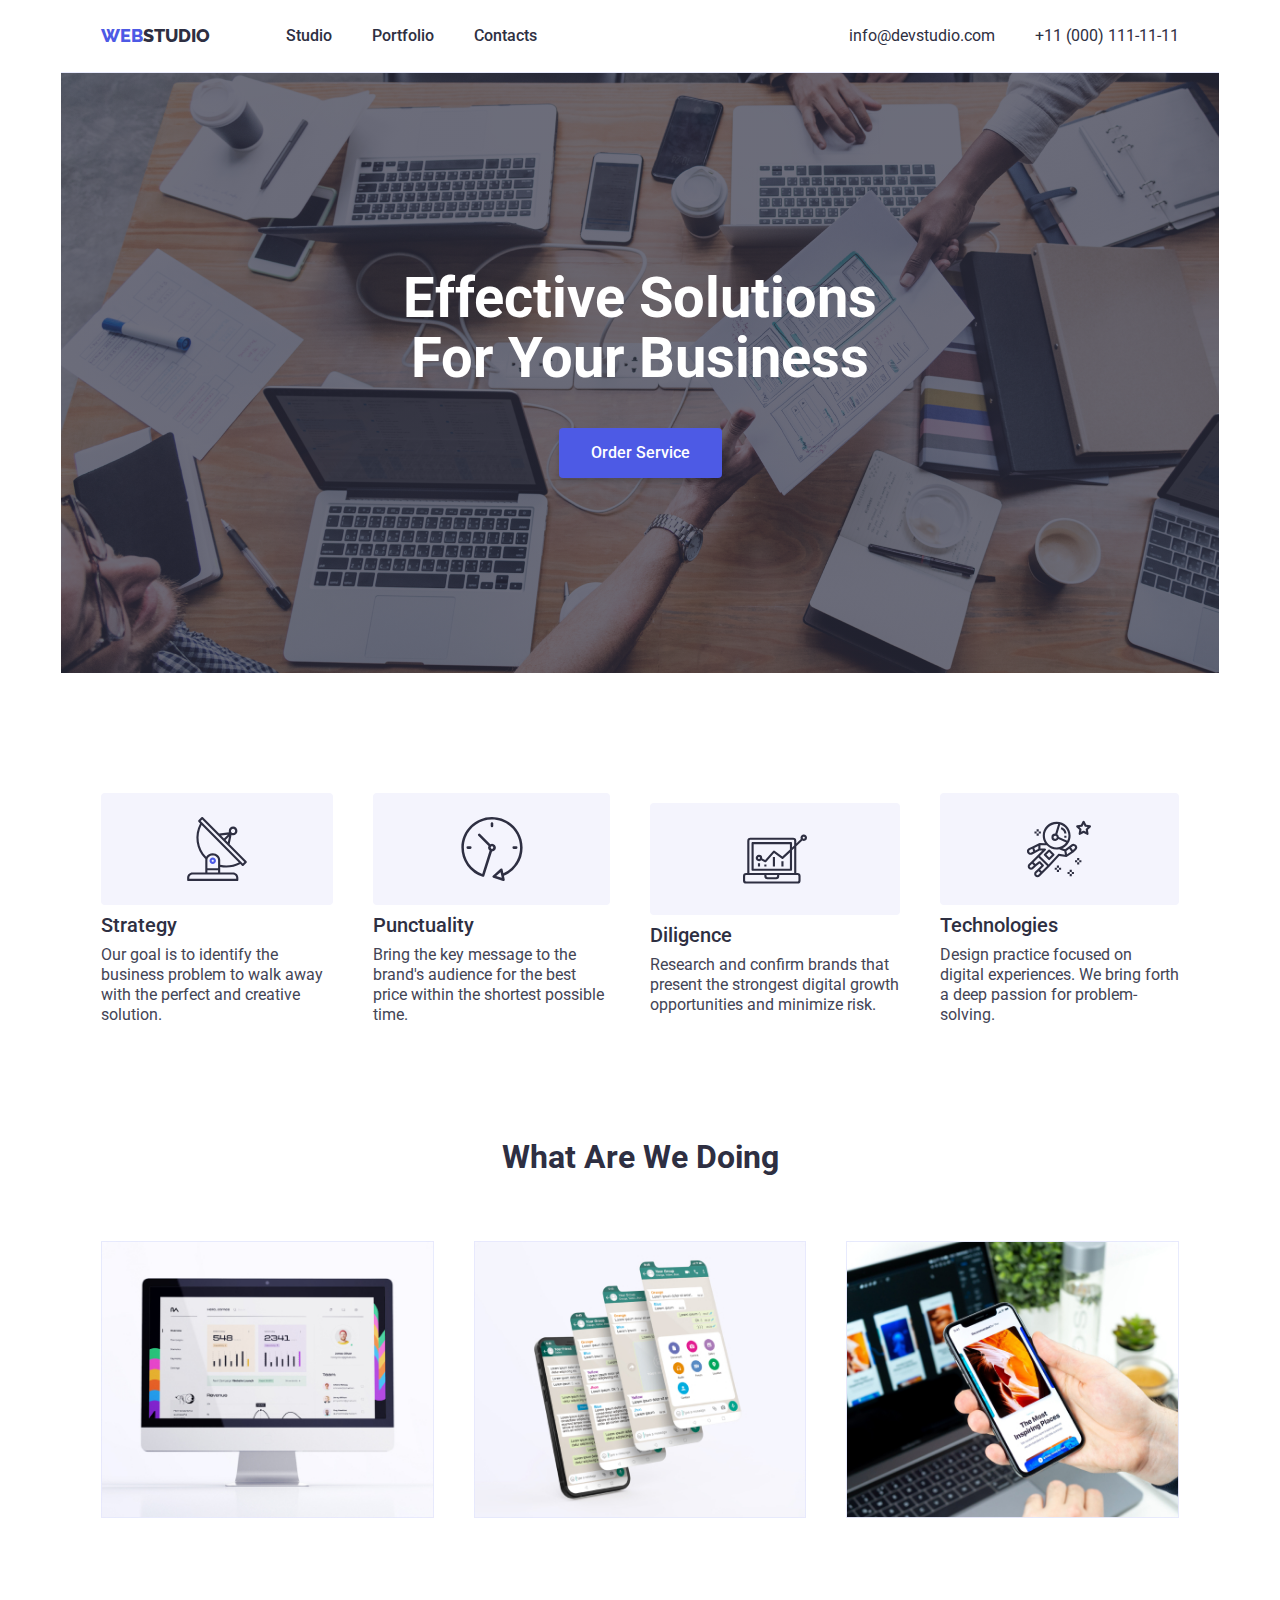
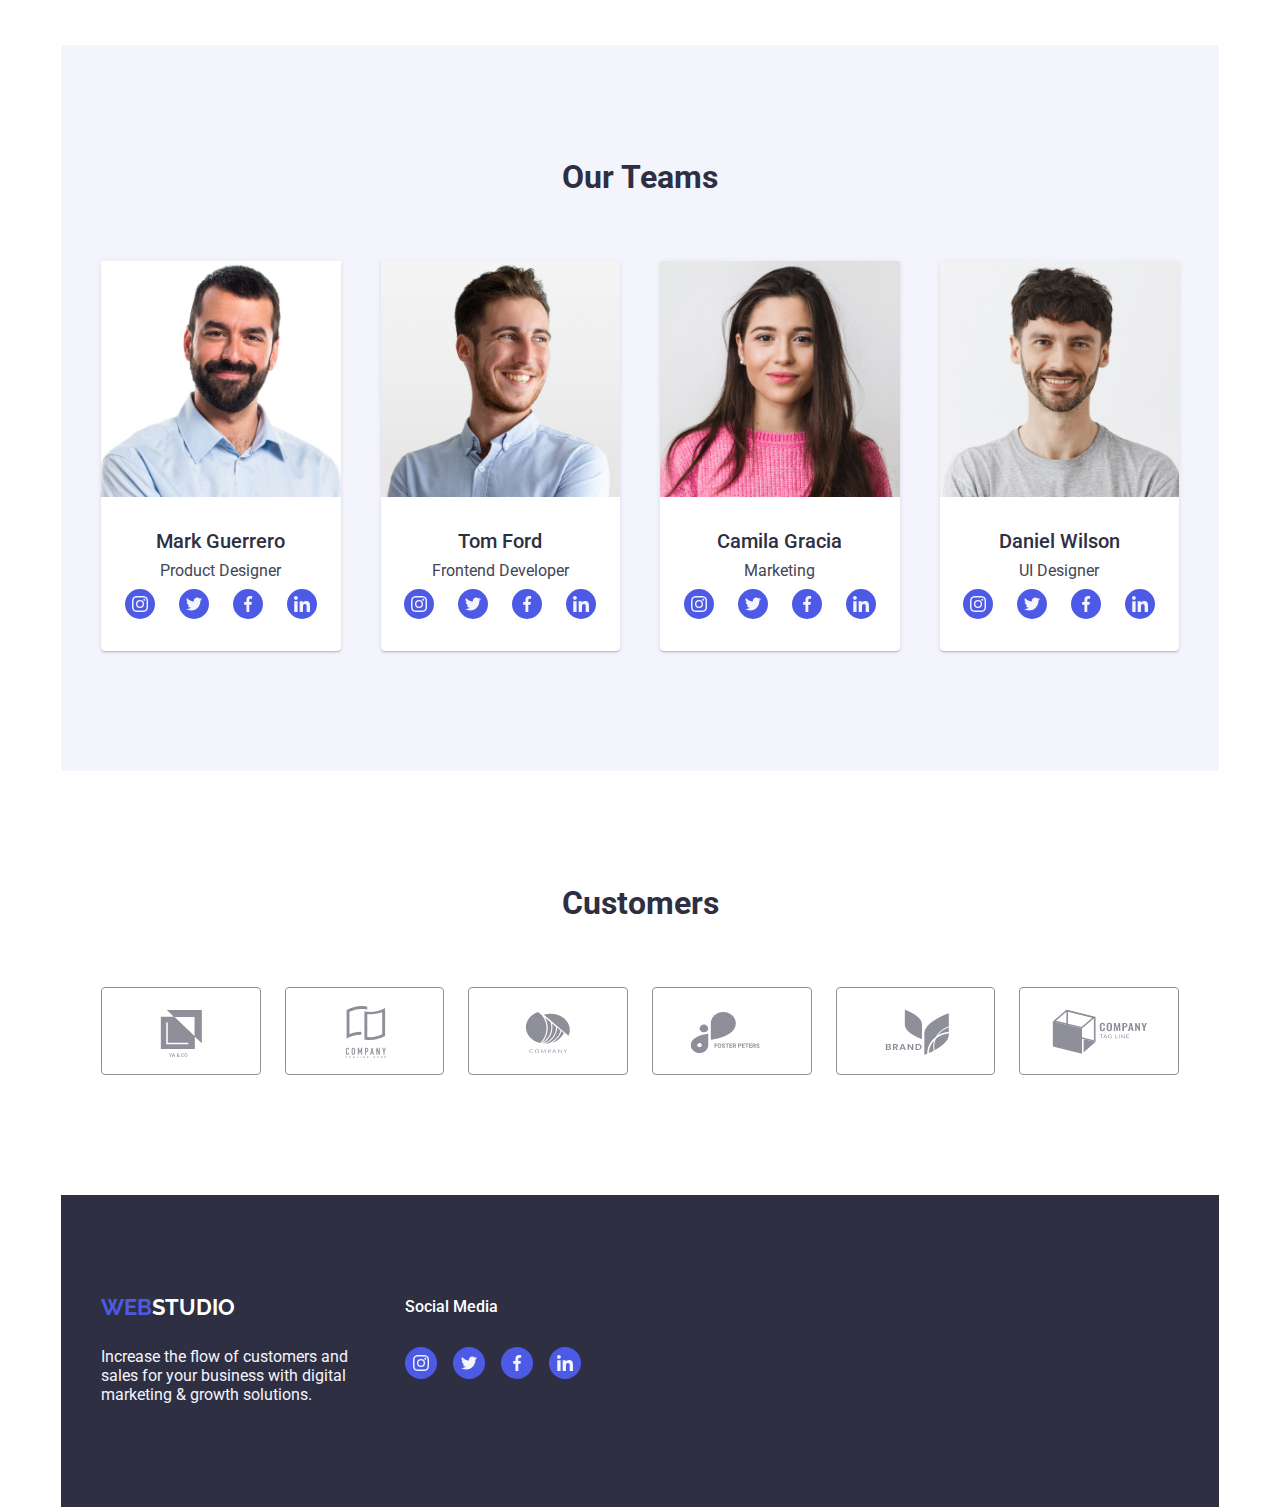
==== index.html @ 5ac2f0c1 "cloning files from hw#4" ====
<!DOCTYPE html>
<html lang="en">

<head>
    <meta charset="UTF-8">
    <meta name="viewport" content="width=device-width, initial-scale=1.0">
    <title>Home</title>
    <link rel="stylesheet" href="css/styles.css">
    <link rel="stylesheet" href="css/normalize.css">

    <link rel="preconnect" href="https://fonts.googleapis.com">
    <link rel="preconnect" href="https://fonts.gstatic.com" crossorigin>
    <link
        href="https://fonts.googleapis.com/css2?family=Raleway:wght@800&family=Roboto:wght@400;500;700;900&display=swap"
        rel="stylesheet">
</head>

<body>
    <div class="container">
        <header>
            <nav class="nav">
                <a href="index.html" class="logo">
                    <span class="logo-span">Web</span>Studio
                </a>
                <ul class="nav-list">
                    <li class="nav-list-item">
                        <a href="index.html">Studio</a>
                    </li>
                    <li class="nav-list-item">
                        <a href="portfolio.html">Portfolio</a>
                    </li>
                    <li class="nav-list-item">
                        <a href="#">Contacts</a>
                    </li>
                </ul>
            </nav>

            <address class="address">
                <a href="mailto:info@devstudio.com">info@devstudio.com</a>
                <a href="tel:+380000000000">+11 (000) 111-11-11</a>
            </address>
        </header>

        <main>
            <section class="section hero">
                <h1 class="title">
                    Effective Solutions <br />for Your Business
                </h1>

                <button type="button" class="cta-btn">
                    Order Service
                </button>
            </section>

            <section class="section about">
                <h2 class="about-title" hidden>
                    Feature
                </h2>
                <ul class="about-list">
                    <li class="about-list-item">
                        <div class="about-list-item-img">
                            <svg class="about-icon" width="64" height="64">
                                <use href="./images/svg/icons.svg#strategy"></use>
                            </svg>
                        </div>
                        <h3>Strategy</h3>
                        <p>Our goal is to identify the business problem to walk away with the perfect and creative
                            solution.</p>
                    </li>
                    <li class="about-list-item">
                        <div class="about-list-item-img">
                            <svg class="about-icon" width="64" height="64">
                                <use href="./images/svg/icons.svg#punctuality"></use>
                            </svg>
                        </div>
                        <h3>Punctuality</h3>
                        <p>Bring the key message to the brand's audience for the best price within the shortest possible
                            time.</p>
                    </li>
                    <li class="about-list-item">
                        <div class="about-list-item-img">
                            <svg class="about-icon" width="64" height="64">
                                <use href="./images/svg/icons.svg#deligence"></use>
                            </svg>
                        </div>
                        <h3>Diligence</h3>
                        <p>Research and confirm brands that present the strongest digital growth opportunities and
                            minimize risk.</p>
                    </li>
                    <li class="about-list-item">
                        <div class="about-list-item-img">
                            <svg class="about-icon" width="64" height="64">
                                <use href="./images/svg/icons.svg#astronaut"></use>
                            </svg>
                        </div>
                        <h3>Technologies</h3>
                        <p>Design practice focused on digital experiences. We bring forth a deep passion for
                            problem-solving.</p>
                    </li>
                </ul>
            </section>

            <section class="section services">
                <h2 class="services-title">
                    What are we doing
                </h2>

                <ul class="services-list">
                    <li class="services-list-item">
                        <img src="images/rectangle-71.jpg" alt="web design">
                    </li>
                    <li class="services-list-item">
                        <img src="images/rectangle-72.jpg" alt="web design">
                    </li>
                    <li class="services-list-item">
                        <img src="images/rectangle-73.jpg" alt="web design">
                    </li>
                </ul>
            </section>

            <section class="section teams">
                <h2 class="teams-title">
                    Our teams
                </h2>

                <ul class="teams-list">
                    <li class="teams-list-item">
                        <img src="images/img1.jpg" alt="Mark Guerrero Image">
                        <div class="teams-list-item-details">
                            <h3>Mark Guerrero</h3>
                            <p>Product Designer</p>
                            <ul class="teams-social-list">
                                <li class="social-list-item">
                                    <a href="#" target="_blank">
                                        <svg class="social-list-img" width="16" height="16">
                                            <use href="./images/svg/icons.svg#instagram"></use>
                                        </svg>
                                    </a>
                                </li>
                                <li class="social-list-item">
                                    <a href="#" target="_blank">
                                        <svg class="social-list-img" width="16" height="16">
                                            <use href="./images/svg/icons.svg#twitter"></use>
                                        </svg>
                                    </a>
                                </li>
                                <li class="social-list-item">
                                    <a href="#" target="_blank">
                                        <svg class="social-list-img" width="16" height="16">
                                            <use href="./images/svg/icons.svg#facebook"></use>
                                        </svg>
                                    </a>
                                </li>
                                <li class="social-list-item">
                                    <a href="#" target="_blank">
                                        <svg class="social-list-img" width="16" height="16">
                                            <use href="./images/svg/icons.svg#linkedin"></use>
                                        </svg>
                                    </a>
                                </li>
                            </ul>
                        </div>
                    </li>
                    <li class="teams-list-item">
                        <img src="images/img2.jpg" alt="Tom Ford Image">
                        <div class="teams-list-item-details">
                            <h3>Tom Ford</h3>
                            <p>Frontend Developer</p>
                            <ul class="teams-social-list">
                                <li class="social-list-item">
                                    <a href="#" target="_blank">
                                        <svg class="social-list-img" width="16" height="16">
                                            <use href="./images/svg/icons.svg#instagram"></use>
                                        </svg>
                                    </a>
                                </li>
                                <li class="social-list-item">
                                    <a href="#" target="_blank">
                                        <svg class="social-list-img" width="16" height="16">
                                            <use href="./images/svg/icons.svg#twitter"></use>
                                        </svg>
                                    </a>
                                </li>
                                <li class="social-list-item">
                                    <a href="#" target="_blank">
                                        <svg class="social-list-img" width="16" height="16">
                                            <use href="./images/svg/icons.svg#facebook"></use>
                                        </svg>
                                    </a>
                                </li>
                                <li class="social-list-item">
                                    <a href="#" target="_blank">
                                        <svg class="social-list-img" width="16" height="16">
                                            <use href="./images/svg/icons.svg#linkedin"></use>
                                        </svg>
                                    </a>
                                </li>
                            </ul>
                        </div>
                    </li>
                    <li class="teams-list-item">
                        <img src="images/img3.jpg" alt="Camila Gracia Image">
                        <div class="teams-list-item-details">
                            <h3>Camila Gracia</h3>
                            <p>Marketing</p>
                            <ul class="teams-social-list">
                                <li class="social-list-item">
                                    <a href="#" target="_blank">
                                        <svg class="social-list-img" width="16" height="16">
                                            <use href="./images/svg/icons.svg#instagram"></use>
                                        </svg>
                                    </a>
                                </li>
                                <li class="social-list-item">
                                    <a href="#" target="_blank">
                                        <svg class="social-list-img" width="16" height="16">
                                            <use href="./images/svg/icons.svg#twitter"></use>
                                        </svg>
                                    </a>
                                </li>
                                <li class="social-list-item">
                                    <a href="#" target="_blank">
                                        <svg class="social-list-img" width="16" height="16">
                                            <use href="./images/svg/icons.svg#facebook"></use>
                                        </svg>
                                    </a>
                                </li>
                                <li class="social-list-item">
                                    <a href="#" target="_blank">
                                        <svg class="social-list-img" width="16" height="16">
                                            <use href="./images/svg/icons.svg#linkedin"></use>
                                        </svg>
                                    </a>
                                </li>
                            </ul>
                        </div>
                    </li>
                    <li class="teams-list-item">
                        <img src="images/img4.jpg" alt="Daniel Wilson Image">
                        <div class="teams-list-item-details">
                            <h3>Daniel Wilson</h3>
                            <p>UI Designer</p>
                            <ul class="teams-social-list">
                                <li class="social-list-item">
                                    <a href="#" target="_blank">
                                        <svg class="social-list-img" width="16" height="16">
                                            <use href="./images/svg/icons.svg#instagram"></use>
                                        </svg>
                                    </a>
                                </li>
                                <li class="social-list-item">
                                    <a href="#" target="_blank">
                                        <svg class="social-list-img" width="16" height="16">
                                            <use href="./images/svg/icons.svg#twitter"></use>
                                        </svg>
                                    </a>
                                </li>
                                <li class="social-list-item">
                                    <a href="#" target="_blank">
                                        <svg class="social-list-img" width="16" height="16">
                                            <use href="./images/svg/icons.svg#facebook"></use>
                                        </svg>
                                    </a>
                                </li>
                                <li class="social-list-item">
                                    <a href="#" target="_blank">
                                        <svg class="social-list-img" width="16" height="16">
                                            <use href="./images/svg/icons.svg#linkedin"></use>
                                        </svg>
                                    </a>
                                </li>
                            </ul>
                        </div>
                    </li>
                </ul>
            </section>

            <section class="customers">
                <h2 class="customers-title">
                    Customers
                </h2>

                <ul class="customers-list">
                    <li class="customers-list-item">
                        <svg class="customers-list-item-img" width="104" height="56">
                            <use href="./images/svg/icons.svg#client-1"></use>
                        </svg>
                    </li>
                    <li class="customers-list-item">
                        <svg class="customers-list-item-img" width="104" height="56">
                            <use href="./images/svg/icons.svg#client-2"></use>
                        </svg>
                    </li>
                    <li class="customers-list-item">
                        <svg class="customers-list-item-img" width="104" height="56">
                            <use href="./images/svg/icons.svg#client-3"></use>
                        </svg>
                    </li>
                    <li class="customers-list-item">
                        <svg class="customers-list-item-img" width="104" height="56">
                            <use href="./images/svg/icons.svg#client-4"></use>
                        </svg>
                    </li>
                    <li class="customers-list-item">
                        <svg class="customers-list-item-img" width="104" height="56">
                            <use href="./images/svg/icons.svg#client-5"></use>
                        </svg>
                    </li>
                    <li class="customers-list-item">
                        <svg class="customers-list-item-img" width="104" height="56">
                            <use href="./images/svg/icons.svg#client-6"></use>
                        </svg>
                    </li>
                </ul>
            </section>
        </main>

        <footer class="footer">
            <div class="footer-logo">
                <a href="index.html" class="f-logo">
                    <span class="f-logo-span">Web</span>Studio
                </a>
                <p class="f-logo-text">
                    Increase the flow of customers and sales for your business with digital marketing & growth
                    solutions.
                </p>
            </div>

            <div class="footer-social">
                <h3 class="footer-social-title">
                    Social Media
                </h3>
                <ul class="footer-social-list">
                    <li class="footer-social-item">
                        <a href="#">
                            <svg class="footer-social-list-img" width="16" height="16">
                                <use href="./images/svg/icons.svg#instagram"></use>
                            </svg>
                        </a>
                    </li>
                    <li class="footer-social-item">
                        <a href="#">
                            <svg class="footer-social-list-img" width="16" height="16">
                                <use href="./images/svg/icons.svg#twitter"></use>
                            </svg>
                        </a>
                    </li>
                    <li class="footer-social-item">
                        <a href="#">
                            <svg class="footer-social-list-img" width="16" height="16">
                                <use href="./images/svg/icons.svg#facebook"></use>
                            </svg>
                        </a>
                    </li>
                    <li class="footer-social-item">
                        <a href="#">
                            <svg class="footer-social-list-img" width="16" height="16">
                                <use href="./images/svg/icons.svg#linkedin"></use>
                            </svg>
                        </a>
                    </li>
                </ul>
            </div>
        </footer>
    </div>
</body>

</html>
---- css/styles.css ----
:root {
    --white: #FFFFFF;
    --cloud: #F4F4FD;
    --cornflower: #E7E9FC;
    --iris: #4D5AE5;
    --slate: #434455;
    --navyblue: #2E2F42;
    --ocean: #404BBF;
    --green: #31D0AA;
    --lightslate: #8E8F99;
    --navybluemodal: #2E2F4266;
    --grey: #2E2F42B2;
    --diary: #FCFCFC;
}

body {
    margin: 0;
    padding: 0;
    font-family: "Roboto", sans-serif;
    font-size: 16px;
    font-weight: 400;
    line-height: 24px;
    letter-spacing: 2%;
}

h1, h2, h3, h4, h5, h6{
    margin: 0;
    padding: 0;
    text-transform: capitalize;
}

p{
    margin: 0;
    padding: 0;
    font-size: 16px;
    font-weight: 400;
    line-height: 1.5;
}

h1{
    font-weight: "Roboto", sans-serif;
    font-size: 56px;
    font-weight: bold;
    letter-spacing: 2%;
    line-height: 60px;
}

h2{
    font-weight: "Roboto", sans-serif;
    font-weight: bold;
    font-size: 36px;
    letter-spacing: 2%;
}

h3{
    font-family: "Roboto", sans-serif;
    font-weight: 500;
    font-size: 20px;
    letter-spacing: 2%;
}

p{
    font-family: "Roboto", sans-serif;
    font-weight: 400;
    font-size: 12px;
    line-height: 20px;
    letter-spacing: 4%;
}

.medium{
    font-family: "Roboto", sans-serif;
    font-weight: 500;
    font-size: 16px;
    line-height: 24px;
    letter-spacing: 4%;
}

.link{
    font-family: "Roboto", sans-serif;
    font-weight: 400;
    font-size: 12px;
    line-height: 16px;
    letter-spacing: 4%;
}

a{
    text-decoration: none;
    cursor: pointer;
}

button{
    border: none;
    outline: none;
    cursor: pointer;
}

ul{
    margin: 0;
    padding: 0;
    list-style: none;
}

img{
    width: 100%;
    height: auto;
}

.container{
    display: flex;
    flex-direction: column;
    justify-content: center;
    align-items: center;
    max-width: 1158px;
    width: 100%;
    margin: 0 auto;
}

header {
    display: flex;
    justify-content: center;
    align-items: center;
    width: 100%;
    border-bottom: 1px solid var(--cornflower);
    background: var(--white);
    padding: 24px 40px;
}

main{
    display: block;
    width: 100%;
}

.nav{
    display: flex;
    justify-content: space-between;
    align-items: center;
    gap: 76px;
}

.nav .logo {
    color: var(--navyblue);
    font-family: "Raleway", sans-serif;
    font-size: 18px;
    font-style: normal;
    font-weight: 800;
    text-transform: uppercase;
    text-decoration: none;
}
.nav .logo-span {
    color: var(--iris);
}

.nav-list {
    display: flex;
    justify-content: space-between;
    align-items: center;
    gap: 40px;
}

.nav-list-item a {
    font-weight: 500;
    color: var(--navyblue);
}

.nav-list-item a:active {
    color: var(--ocean);
    border-bottom: 2px solid var(--ocean);
}

.address {
    display: flex;
    align-items: flex-start;
    gap: 40px;
    margin-left: auto;
}
.address a {
    font-style: normal;
    color: var(--navyblue);
}

.address a:hover {
    color: var(--ocean);
}

.section{
    margin: 0;
    width: 100%;
    height: auto;
    display: flex;
}

.hero{
    justify-content: center;
    align-items: center;
    flex-direction: column;
    gap: 40px;
    background: linear-gradient(rgba(46, 47, 66, 0.70), rgba(46, 47, 66, 0.70)), url('./../images/people-office-1.jpg');
    height: 600px;
}

.title{
    text-align: center;
    color: var(--white);
}

.cta-btn{
    font-size: 16px;
    font-weight: 500;
    padding: 16px 32px;
    text-transform: capitalize;
    border-radius: 4px;
    color: var(--white);
    background: var(--iris);
    box-shadow: 0px 4px 4px 0px rgba(0, 0, 0, 0.15);
    transition: all 0.1s ease-in-out;
}

.cta-btn:hover{
    background: var(--ocean);
    color: var(--white);
}

.cta-btn:active{
    transform: scale(0.95);
}

.about{
    flex-direction: column;
    gap: 32px;
    padding: 120px 40px;
}

.about-title{
    text-align: center;
    color: var(--navyblue);
    font-size: 2rem;
    font-weight: 700;
    margin-bottom: 40px;
}

.about-list{
    display: flex;
    justify-content: space-between;
    align-items: center;
    gap: 40px;
}

.about-list-item{
    display: flex;
    flex-direction: column;
    gap: 8px;
    text-align: left;
}

.about-list-item-img{
    height: 112px;
    width: 100%;
    border-radius: 4px;
    background: var(--cloud);
    display: flex;
    justify-content: center;
    align-items: center;
}

.about-icon{
    fill: var(--navyblue);
}

.about-list-item h3{
    font-size: 20px;
    line-height: 24px;
    color: var(--navyblue);
}

.about-list-item p{
    font-size: 16px;
    font-style: normal;
    font-weight: 400;
    color: var(--slate);
}

.services{
    justify-content: center;
    align-items: center;
    flex-direction: column;
    gap: 32px;
    padding: 0 40px 120px;
}

.services-title{
    text-align: center;
    color: var(--navyblue);
    font-size: 32px;
    font-weight: 700;
    margin-bottom: 40px;
}

.services-list{
    display: flex;
    justify-content: space-between;
    align-items: center;
    gap: 40px;
}

.teams{
    justify-content: center;
    align-items: center;
    flex-direction: column;
    gap: 32px;
    padding: 120px 40px;
    background-color: var(--cloud);
}

.teams-title{
    text-align: center;
    color: var(--navyblue);
    font-size: 32px;
    font-weight: 700;
    margin-bottom: 40px;
}

.teams-list{
    display: flex;
    justify-content: space-between;
    align-items: center;
    gap: 40px;
}

.teams-list-item{
    display: flex;
    justify-content: center;
    align-items: center;
    flex-direction: column;
    gap: 32px;
    background: var(--white);
    border-radius: 0px 0px 4px 4px;
    box-shadow: 0px 2px 1px 0px rgba(46, 47, 66, 0.08), 0px 1px 1px 0px rgba(46, 47, 66, 0.16), 0px 1px 6px 0px rgba(46, 47, 66, 0.08);
}

.teams-list-item:hover{
    box-shadow: 0px 2px 2px 0px rgba(0, 0, 0, 0.12), 0px 2px 1px 0px rgba(0, 0, 0, 0.08), 0px 3px 1px 0px rgba(0, 0, 0, 0.10);
}

.teams-list-item-details{
    display: flex;
    width: 232px;
    flex-direction: column;
    justify-content: center;
    align-items: center;
    gap: 8px;
    margin-bottom: 32px;
}

.teams-list-item img{
    width: 100%;
    height: 100%;
    object-fit: cover;
}

.teams-list-item h3{
    font-size: 20px;
    color: var(--navyblue);
}

.teams-list-item p{
    font-size: 16px;
    color: var(--slate);
}

.teams-social-list{
    display: flex;
    justify-content: center;
    align-items: center;
    gap: 24px;
}

.social-list-item{
    width: 30px;
    height: 30px;
    padding: 8px;
    display: flex;
    justify-content: center;
    align-items: center;
    background: var(--iris);
    border-radius: 50%;
    cursor: pointer;
}

.teams-social-list li:hover{
    background-color: var(--green);
}

.social-list-img{
    fill: var(--cloud);
}


.customers{
    display: flex;
    justify-content: center;
    align-items: center;
    flex-direction: column;
    gap: 32px;
    padding: 120px 40px;
}

.customers-title{
    text-align: center;
    color: var(--navyblue);
    font-size: 32px;
    font-weight: 700;
    margin-bottom: 40px;
}

.customers-list{
    width: 100%;
    display: flex;
    align-items: center;
    gap: 24px;
}

.customers-list-item{
    width: 168px;
    height: 88px;
    border-radius: 4px;
    border: 1px solid var(--lightslate);
    display: flex;
    justify-content: center;
    align-items: center;
}

.customers-list-item:hover{
    border: 1px solid var(--ocean);
}

.customers-list-item-img{
    width: 100%;
    fill: var(--lightslate);
}

.customers-list-item-img:hover{
    fill: var(--ocean);
}

.portfolio{
    flex-direction: column;
    padding: 96px 40px 120px;
}

.portfolio-title{
    text-align: center;
    color: var(--navyblue);
    font-size: 32px;
    font-weight: 500;
    margin-bottom: 40px;
}

.portfolio-filter-list{
    display: flex;
    justify-content: center;
    align-items: center;
    gap: 40px;
    margin-bottom: 40px;
}

.portfolio-list{
    display: flex;
    justify-content: space-between;
    align-items: center;
    gap: 40px;
}

.filter-list-item .filter-buttons{
    font-size: 16px;
    font-weight: 500;
    color: var(--navyblue);
    padding: 12px 24px;
    border-radius: 4px;
    color: var(--iris);
    border: 1px solid var(--cornflower);
    background: var(--cloud);
    transition: all 0.3s ease-in-out;
}

.filter-list-item .filter-buttons:hover{
    background: var(--cornflower);
    color: var(--iris);
}

.filter-list-item .filter-active{
    background: var(--ocean);
    color: var(--white);
}

.filter-list-item .filter-active:hover{
    background: var(--iris);
    color: var(--white);
}

.portfolio-list{
    display: flex;
    flex-wrap: wrap;
    justify-content: space-between;
    align-items: center;
    row-gap: 48px;
    column-gap: 24px;
}

.portfolio-list-item{
    display: flex;
    flex-direction: column;
    background: var(--white);
    width: calc(33.33% - 20px);
    cursor: pointer;
    transition: all 0.3s ease-in-out;
}

.portfolio-list-item:hover{
    box-shadow: 0px 2px 2px 0px rgba(0, 0, 0, 0.12), 0px 2px 1px 0px rgba(0, 0, 0, 0.08), 0px 3px 1px 0px rgba(0, 0, 0, 0.10);
}

.portfolio-list-item img{
    width: 100%;
    object-fit: cover;
}

.portfolio-list-item .list-item-content{
    display: flex;
    flex-direction: column;
    gap: 10px;
    padding: 30px 20px;
    border-bottom: 1px solid var(--cornflower);
    border-left: 1px solid var(--cornflower);
    border-right: 1px solid var(--cornflower);
}

.list-item-content h3{
    font-size: 20px;
    color: var(--navyblue);
}

.list-item-content p{
    font-size: 16px;
    color: var(--slate);
}

.footer {
    display: flex;
    align-items: flex-start;
    gap: 40px;
    background: var(--navyblue);
    height: 312px;
    width: 100%;
    padding: 100px 40px 0;
}

.footer-logo{
    display: flex;
    justify-content: center;
    align-items: flex-start;
    flex-direction: column;
    gap: 8px;
}

.f-logo {
    color: var(--white);
    font-family: "Raleway", sans-serif;
    font-size: 22px;
    font-style: normal;
    font-weight: 700;
    text-transform: uppercase;
    text-decoration: none;
}

.f-logo-span {
    color: var(--iris);
}

.f-logo-text {
    font-size: 16px;
    color: var(--cloud);
    width: 264px;
    line-height: 1.2;
    margin-top: 20px;
}

.footer-social{
    display: flex;
    justify-content: center;
    align-items: flex-start;
    flex-direction: column;
    gap: 8px;
}

.footer-social-title{
    font-size: 16px;
    color: var(--white);
}

.footer-social-list{
    display: inline-flex;
    align-items: flex-start;
    gap: 16px;
    margin-top: 20px;
}

.footer-social-item{
    display: flex;
    justify-content: center;
    align-items: center;
    padding: 8px;
    background: var(--iris);
    border-radius: 50%;
    cursor: pointer;
}

.footer-social-list-img{
    width: 100%;
    fill: var(--cloud);
}

.footer-social-item:hover{
    background: var(--green);
}

li a{
    line-height: 0;
}
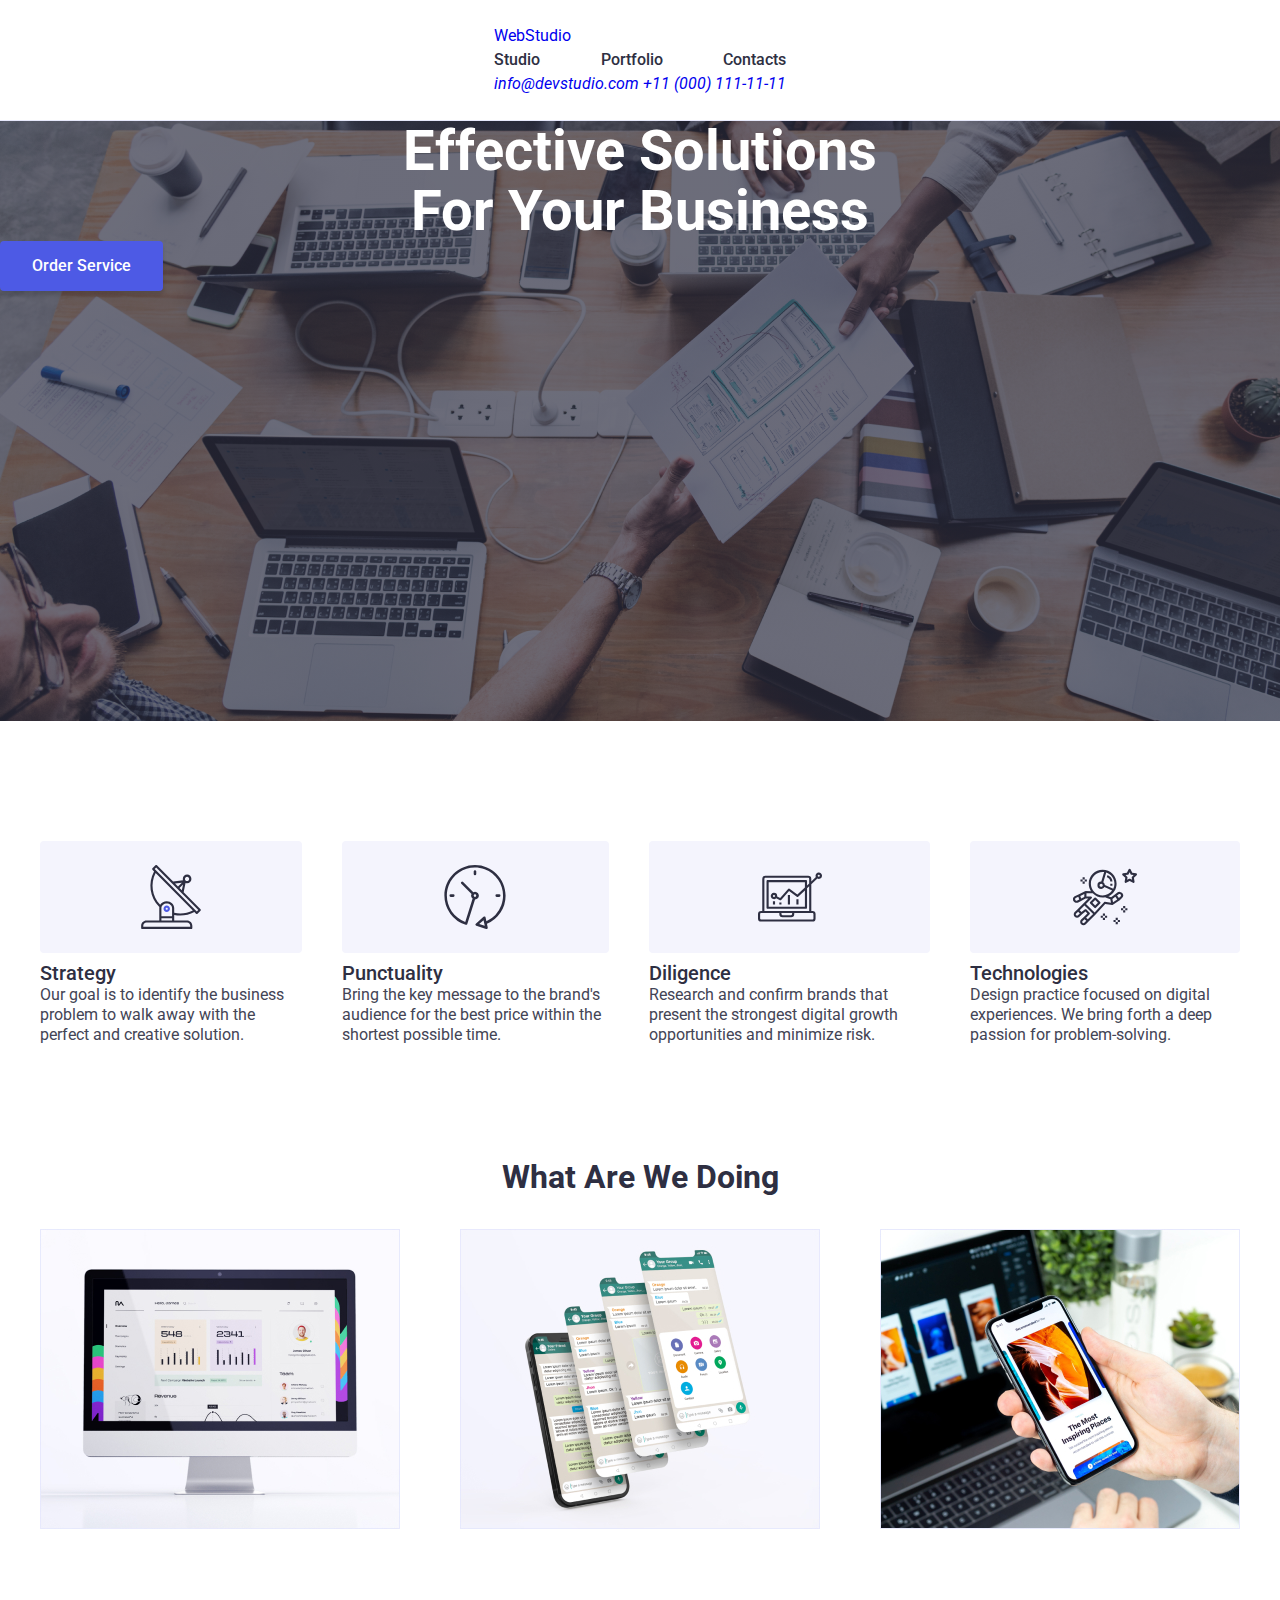
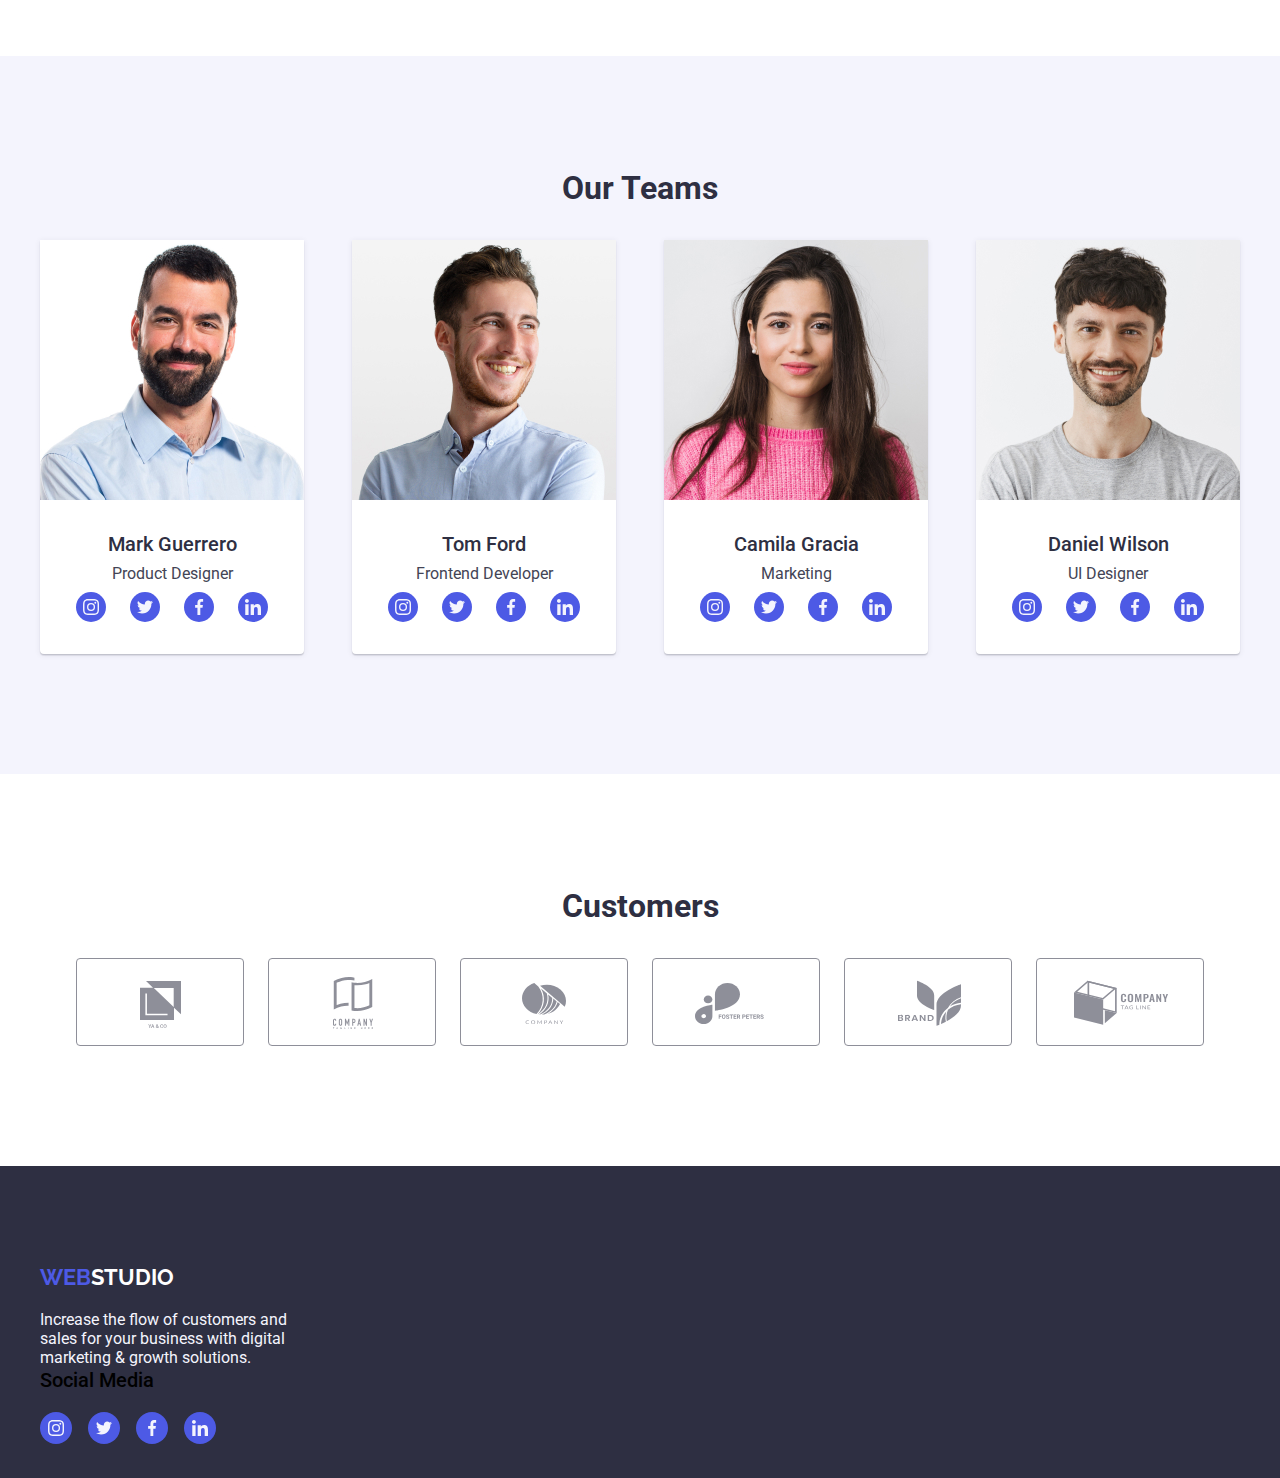
==== commit 50bd27f1: "hover slide not finished" ====
--- a/index.html
+++ b/index.html
@@ -16,9 +16,9 @@
 </head>
 
 <body>
-    <div class="container">
-        <header>
-            <nav class="nav">
+    <header class="header">
+        <div class="header-container">
+            <nav class="header-nav">
                 <a href="index.html" class="logo">
                     <span class="logo-span">Web</span>Studio
                 </a>
@@ -34,15 +34,17 @@
                     </li>
                 </ul>
             </nav>
-
-            <address class="address">
+    
+            <address class="header-address">
                 <a href="mailto:info@devstudio.com">info@devstudio.com</a>
                 <a href="tel:+380000000000">+11 (000) 111-11-11</a>
             </address>
-        </header>
-
-        <main>
-            <section class="section hero">
+        </div>
+    </header>
+
+    <main class="main">
+        <section class="hero">
+            <div class="hero-container">
                 <h1 class="title">
                     Effective Solutions <br />for Your Business
                 </h1>
@@ -50,9 +52,11 @@
                 <button type="button" class="cta-btn">
                     Order Service
                 </button>
-            </section>
-
-            <section class="section about">
+            </div>
+        </section>
+
+        <section class="about">
+            <div class="about-container">
                 <h2 class="about-title" hidden>
                     Feature
                 </h2>
@@ -63,9 +67,13 @@
                                 <use href="./images/svg/icons.svg#strategy"></use>
                             </svg>
                         </div>
-                        <h3>Strategy</h3>
-                        <p>Our goal is to identify the business problem to walk away with the perfect and creative
-                            solution.</p>
+                        <div class="about-list-item-details">
+                            <h3>Strategy</h3>
+                            <p>
+                                Our goal is to identify the business problem to walk away with the perfect and creative
+                                solution.
+                            </p>
+                        </div>
                     </li>
                     <li class="about-list-item">
                         <div class="about-list-item-img">
@@ -73,9 +81,12 @@
                                 <use href="./images/svg/icons.svg#punctuality"></use>
                             </svg>
                         </div>
-                        <h3>Punctuality</h3>
-                        <p>Bring the key message to the brand's audience for the best price within the shortest possible
-                            time.</p>
+                        <div class="about-list-item-details">
+                            <h3>Punctuality</h3>
+                            <p>
+                                Bring the key message to the brand's audience for the best price within the shortest possible time.
+                            </p>
+                        </div>
                     </li>
                     <li class="about-list-item">
                         <div class="about-list-item-img">
@@ -83,9 +94,13 @@
                                 <use href="./images/svg/icons.svg#deligence"></use>
                             </svg>
                         </div>
-                        <h3>Diligence</h3>
-                        <p>Research and confirm brands that present the strongest digital growth opportunities and
-                            minimize risk.</p>
+                        <div class="about-list-item-details">
+                            <h3>Diligence</h3>
+                            <p>
+                                Research and confirm brands that present the strongest digital growth opportunities and
+                                minimize risk.
+                            </p>
+                        </div>
                     </li>
                     <li class="about-list-item">
                         <div class="about-list-item-img">
@@ -93,39 +108,47 @@
                                 <use href="./images/svg/icons.svg#astronaut"></use>
                             </svg>
                         </div>
-                        <h3>Technologies</h3>
-                        <p>Design practice focused on digital experiences. We bring forth a deep passion for
-                            problem-solving.</p>
-                    </li>
-                </ul>
-            </section>
-
-            <section class="section services">
+                        <div class="about-list-item-details">
+                            <h3>Technologies</h3>
+                            <p>
+                                Design practice focused on digital experiences. We bring forth a deep passion for
+                            problem-solving.
+                            </p>
+                        </div>
+                    </li>
+                </ul>
+            </div>
+        </section>
+
+        <section class="services">
+            <div class="services-container">
                 <h2 class="services-title">
                     What are we doing
                 </h2>
 
                 <ul class="services-list">
                     <li class="services-list-item">
-                        <img src="images/rectangle-71.jpg" alt="web design">
+                        <img src="images/rectangle-71.jpg" alt="web design" class="services-list-item-img" />
                     </li>
                     <li class="services-list-item">
-                        <img src="images/rectangle-72.jpg" alt="web design">
+                        <img src="images/rectangle-72.jpg" alt="web design" class="services-list-item-img" />
                     </li>
                     <li class="services-list-item">
-                        <img src="images/rectangle-73.jpg" alt="web design">
-                    </li>
-                </ul>
-            </section>
-
-            <section class="section teams">
+                        <img src="images/rectangle-73.jpg" alt="web design" class="services-list-item-img" />
+                    </li>
+                </ul>
+            </div>
+        </section>
+
+        <section class="teams">
+            <div class="teams-container">
                 <h2 class="teams-title">
                     Our teams
                 </h2>
 
                 <ul class="teams-list">
                     <li class="teams-list-item">
-                        <img src="images/img1.jpg" alt="Mark Guerrero Image">
+                        <img src="images/img1.jpg" alt="Mark Guerrero Image" class="teams-list-item-img" />
                         <div class="teams-list-item-details">
                             <h3>Mark Guerrero</h3>
                             <p>Product Designer</p>
@@ -162,7 +185,7 @@
                         </div>
                     </li>
                     <li class="teams-list-item">
-                        <img src="images/img2.jpg" alt="Tom Ford Image">
+                        <img src="images/img2.jpg" alt="Tom Ford Image" class="teams-list-item-img" />
                         <div class="teams-list-item-details">
                             <h3>Tom Ford</h3>
                             <p>Frontend Developer</p>
@@ -199,7 +222,7 @@
                         </div>
                     </li>
                     <li class="teams-list-item">
-                        <img src="images/img3.jpg" alt="Camila Gracia Image">
+                        <img src="images/img3.jpg" alt="Camila Gracia Image" class="teams-list-item-img" />
                         <div class="teams-list-item-details">
                             <h3>Camila Gracia</h3>
                             <p>Marketing</p>
@@ -236,7 +259,7 @@
                         </div>
                     </li>
                     <li class="teams-list-item">
-                        <img src="images/img4.jpg" alt="Daniel Wilson Image">
+                        <img src="images/img4.jpg" alt="Daniel Wilson Image" class="teams-list-item-img" />
                         <div class="teams-list-item-details">
                             <h3>Daniel Wilson</h3>
                             <p>UI Designer</p>
@@ -273,9 +296,11 @@
                         </div>
                     </li>
                 </ul>
-            </section>
-
-            <section class="customers">
+            </div>
+        </section>
+
+        <section class="customers">
+            <div class="customers-container">
                 <h2 class="customers-title">
                     Customers
                 </h2>
@@ -312,22 +337,25 @@
                         </svg>
                     </li>
                 </ul>
-            </section>
-        </main>
-
-        <footer class="footer">
-            <div class="footer-logo">
-                <a href="index.html" class="f-logo">
-                    <span class="f-logo-span">Web</span>Studio
-                </a>
+            </div>
+        </section>
+    </main>
+
+    <footer class="footer">
+        <ul class="footer-list">
+            <li class="footer-list-item">
+                <h3 class="footer-item-title">
+                    <a href="index.html" class="f-logo">
+                        <span class="f-logo-span">Web</span>Studio
+                    </a>
+                </h3>
                 <p class="f-logo-text">
                     Increase the flow of customers and sales for your business with digital marketing & growth
                     solutions.
                 </p>
-            </div>
-
-            <div class="footer-social">
-                <h3 class="footer-social-title">
+            </li>
+            <li class="footer-list-item">
+                <h3 class="footer-item-title">
                     Social Media
                 </h3>
                 <ul class="footer-social-list">
@@ -360,9 +388,9 @@
                         </a>
                     </li>
                 </ul>
-            </div>
-        </footer>
-    </div>
+            </li>
+        </ul>
+    </footer>
 </body>
 
 </html>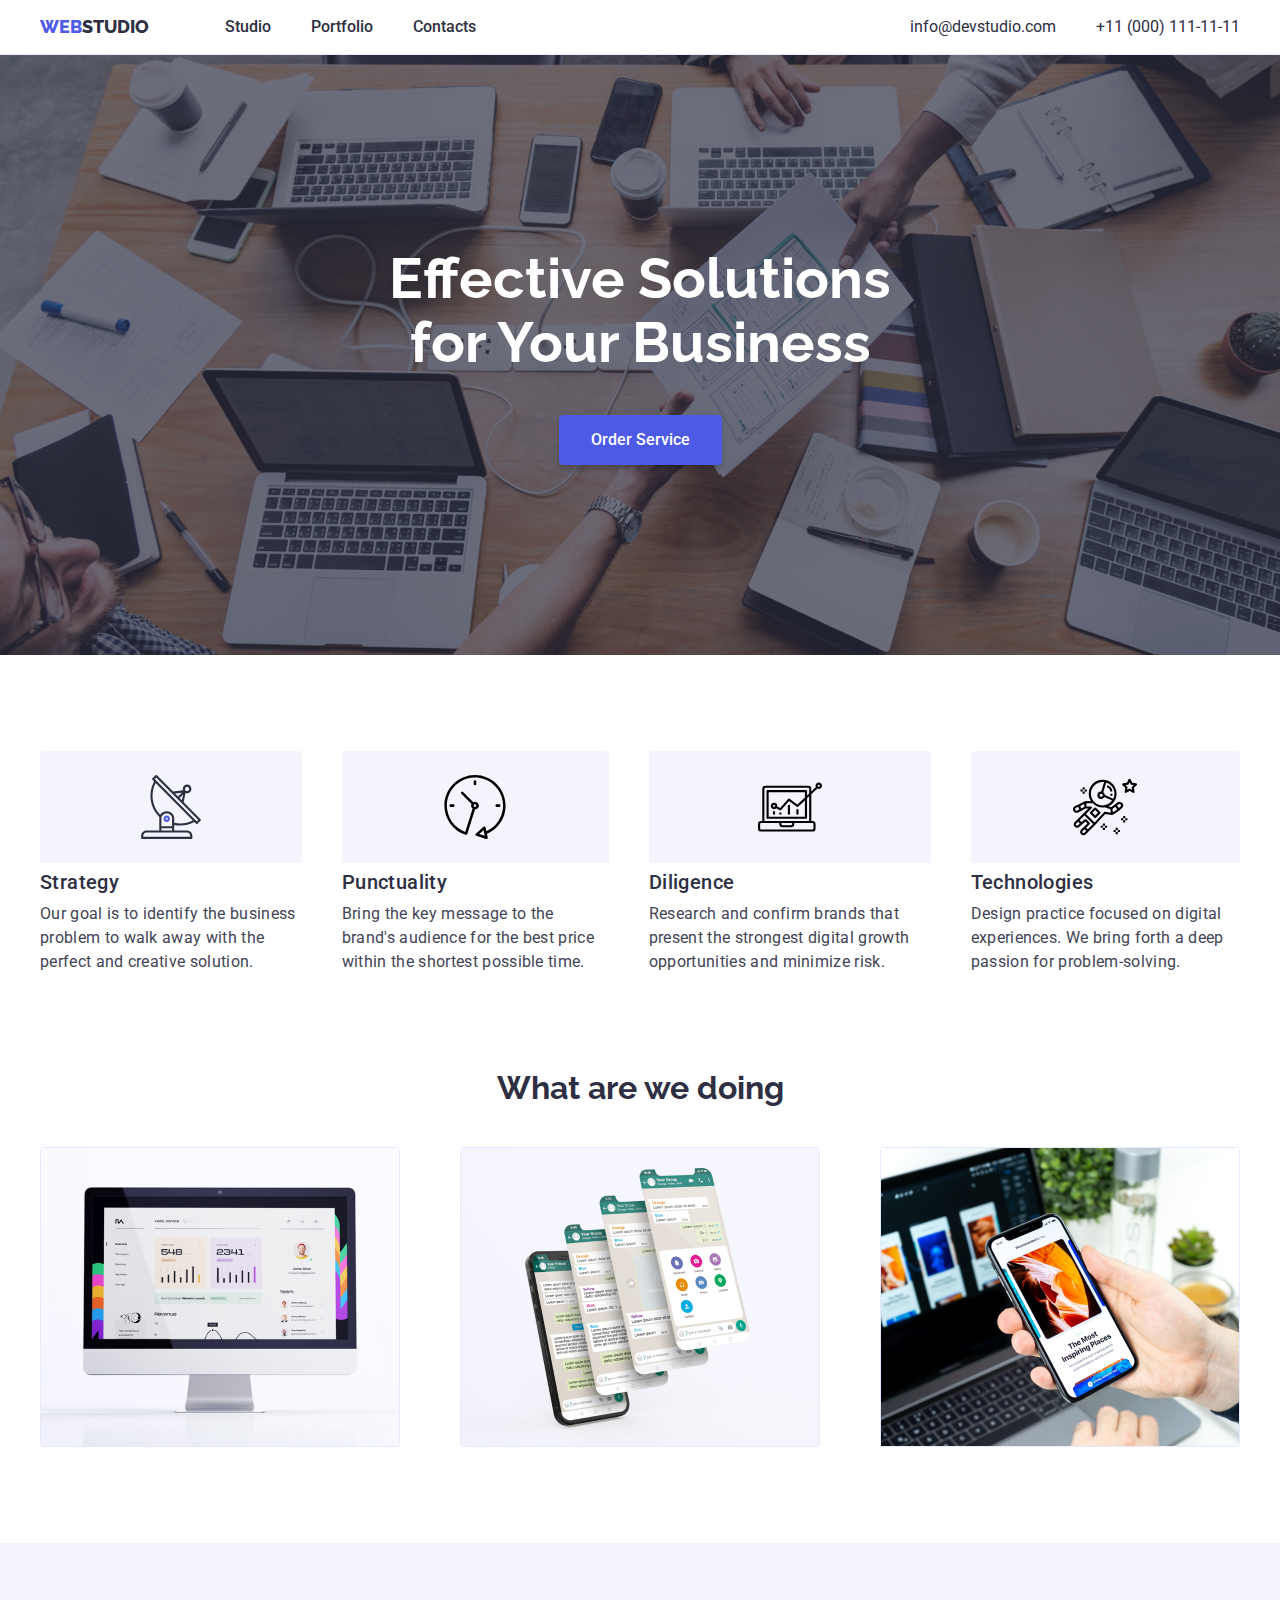
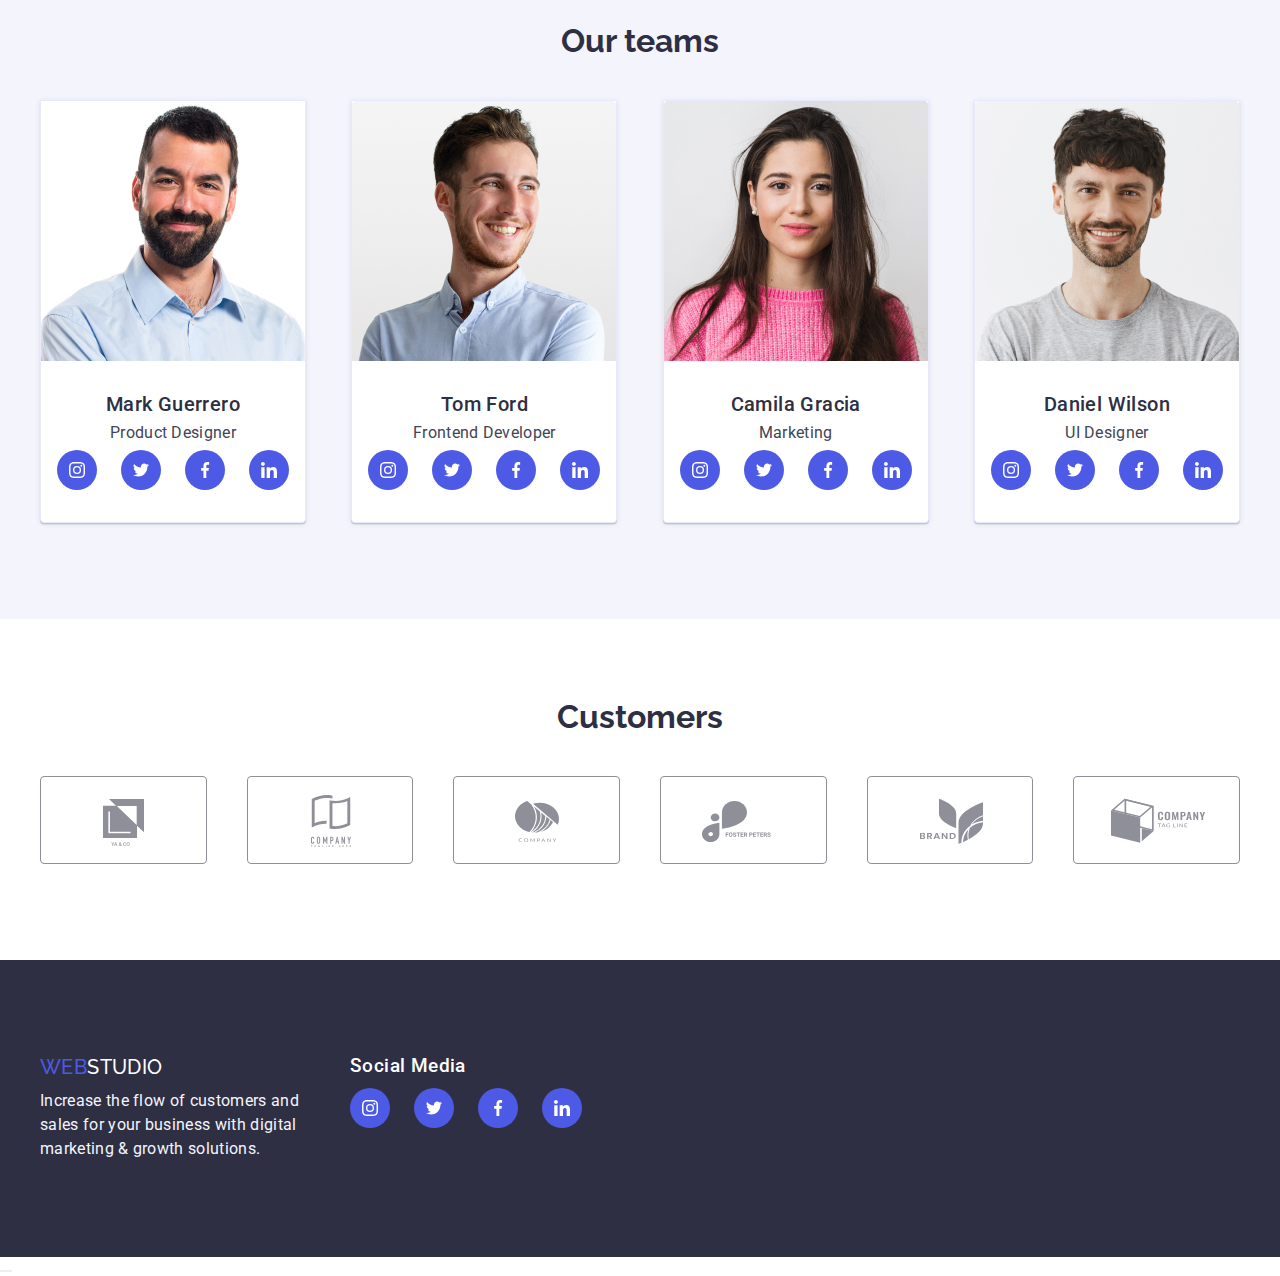
==== commit c6a5a0f5: "not finished" ====
--- a/index.html
+++ b/index.html
@@ -22,14 +22,14 @@
                 <a href="index.html" class="logo">
                     <span class="logo-span">Web</span>Studio
                 </a>
-                <ul class="nav-list">
-                    <li class="nav-list-item">
+                <ul class="nav-lists">
+                    <li>
                         <a href="index.html">Studio</a>
                     </li>
-                    <li class="nav-list-item">
+                    <li>
                         <a href="portfolio.html">Portfolio</a>
                     </li>
-                    <li class="nav-list-item">
+                    <li>
                         <a href="#">Contacts</a>
                     </li>
                 </ul>
@@ -45,11 +45,11 @@
     <main class="main">
         <section class="hero">
             <div class="hero-container">
-                <h1 class="title">
+                <h1>
                     Effective Solutions <br />for Your Business
                 </h1>
 
-                <button type="button" class="cta-btn">
+                <button type="button">
                     Order Service
                 </button>
             </div>
@@ -57,64 +57,50 @@
 
         <section class="about">
             <div class="about-container">
-                <h2 class="about-title" hidden>
-                    Feature
-                </h2>
-                <ul class="about-list">
+                <ul class="about-lists">
                     <li class="about-list-item">
-                        <div class="about-list-item-img">
-                            <svg class="about-icon" width="64" height="64">
+                        <div class="about-list-item-icon">
+                            <svg width="64" height="64">
                                 <use href="./images/svg/icons.svg#strategy"></use>
                             </svg>
                         </div>
-                        <div class="about-list-item-details">
-                            <h3>Strategy</h3>
-                            <p>
-                                Our goal is to identify the business problem to walk away with the perfect and creative
-                                solution.
-                            </p>
-                        </div>
+                        <h3>Strategy</h3>
+                        <p>
+                            Our goal is to identify the business problem to walk away with the perfect and creative solution.
+                        </p>
                     </li>
                     <li class="about-list-item">
-                        <div class="about-list-item-img">
-                            <svg class="about-icon" width="64" height="64">
+                        <div class="about-list-item-icon">
+                            <svg width="64" height="64">
                                 <use href="./images/svg/icons.svg#punctuality"></use>
                             </svg>
                         </div>
-                        <div class="about-list-item-details">
-                            <h3>Punctuality</h3>
-                            <p>
-                                Bring the key message to the brand's audience for the best price within the shortest possible time.
-                            </p>
-                        </div>
+                        <h3>Punctuality</h3>
+                        <p>
+                            Bring the key message to the brand's audience for the best price within the shortest possible time.
+                        </p>
                     </li>
                     <li class="about-list-item">
-                        <div class="about-list-item-img">
-                            <svg class="about-icon" width="64" height="64">
+                        <div class="about-list-item-icon">
+                            <svg width="64" height="64">
                                 <use href="./images/svg/icons.svg#deligence"></use>
                             </svg>
                         </div>
-                        <div class="about-list-item-details">
-                            <h3>Diligence</h3>
-                            <p>
-                                Research and confirm brands that present the strongest digital growth opportunities and
-                                minimize risk.
-                            </p>
-                        </div>
+                        <h3>Diligence</h3>
+                        <p>
+                            Research and confirm brands that present the strongest digital growth opportunities and minimize risk.
+                        </p>
                     </li>
                     <li class="about-list-item">
-                        <div class="about-list-item-img">
-                            <svg class="about-icon" width="64" height="64">
+                        <div class="about-list-item-icon">
+                            <svg width="64" height="64">
                                 <use href="./images/svg/icons.svg#astronaut"></use>
                             </svg>
                         </div>
-                        <div class="about-list-item-details">
-                            <h3>Technologies</h3>
-                            <p>
-                                Design practice focused on digital experiences. We bring forth a deep passion for
-                            problem-solving.
-                            </p>
-                        </div>
+                        <h3>Technologies</h3>
+                        <p>
+                            Design practice focused on digital experiences. We bring forth a deep passion for problem-solving.
+                        </p>
                     </li>
                 </ul>
             </div>
@@ -122,19 +108,19 @@
 
         <section class="services">
             <div class="services-container">
-                <h2 class="services-title">
+                <h2>
                     What are we doing
                 </h2>
 
-                <ul class="services-list">
-                    <li class="services-list-item">
-                        <img src="images/rectangle-71.jpg" alt="web design" class="services-list-item-img" />
-                    </li>
-                    <li class="services-list-item">
-                        <img src="images/rectangle-72.jpg" alt="web design" class="services-list-item-img" />
-                    </li>
-                    <li class="services-list-item">
-                        <img src="images/rectangle-73.jpg" alt="web design" class="services-list-item-img" />
+                <ul class="services-lists">
+                    <li>
+                        <img src="images/rectangle-71.jpg" alt="web design" />
+                    </li>
+                    <li>
+                        <img src="images/rectangle-72.jpg" alt="web design" />
+                    </li>
+                    <li>
+                        <img src="images/rectangle-73.jpg" alt="web design" />
                     </li>
                 </ul>
             </div>
@@ -142,41 +128,41 @@
 
         <section class="teams">
             <div class="teams-container">
-                <h2 class="teams-title">
+                <h2>
                     Our teams
                 </h2>
 
-                <ul class="teams-list">
+                <ul class="teams-lists">
                     <li class="teams-list-item">
-                        <img src="images/img1.jpg" alt="Mark Guerrero Image" class="teams-list-item-img" />
+                        <img src="images/img1.jpg" alt="Mark Guerrero Image" />
                         <div class="teams-list-item-details">
                             <h3>Mark Guerrero</h3>
                             <p>Product Designer</p>
                             <ul class="teams-social-list">
-                                <li class="social-list-item">
-                                    <a href="#" target="_blank">
-                                        <svg class="social-list-img" width="16" height="16">
+                                <li>
+                                    <a href="#" target="_blank">
+                                        <svg width="16" height="16">
                                             <use href="./images/svg/icons.svg#instagram"></use>
                                         </svg>
                                     </a>
                                 </li>
-                                <li class="social-list-item">
-                                    <a href="#" target="_blank">
-                                        <svg class="social-list-img" width="16" height="16">
+                                <li>
+                                    <a href="#" target="_blank">
+                                        <svg width="16" height="16">
                                             <use href="./images/svg/icons.svg#twitter"></use>
                                         </svg>
                                     </a>
                                 </li>
-                                <li class="social-list-item">
-                                    <a href="#" target="_blank">
-                                        <svg class="social-list-img" width="16" height="16">
+                                <li>
+                                    <a href="#" target="_blank">
+                                        <svg width="16" height="16">
                                             <use href="./images/svg/icons.svg#facebook"></use>
                                         </svg>
                                     </a>
                                 </li>
-                                <li class="social-list-item">
-                                    <a href="#" target="_blank">
-                                        <svg class="social-list-img" width="16" height="16">
+                                <li>
+                                    <a href="#" target="_blank">
+                                        <svg width="16" height="16">
                                             <use href="./images/svg/icons.svg#linkedin"></use>
                                         </svg>
                                     </a>
@@ -185,35 +171,35 @@
                         </div>
                     </li>
                     <li class="teams-list-item">
-                        <img src="images/img2.jpg" alt="Tom Ford Image" class="teams-list-item-img" />
+                        <img src="images/img2.jpg" alt="Tom Ford Image" />
                         <div class="teams-list-item-details">
                             <h3>Tom Ford</h3>
                             <p>Frontend Developer</p>
                             <ul class="teams-social-list">
-                                <li class="social-list-item">
-                                    <a href="#" target="_blank">
-                                        <svg class="social-list-img" width="16" height="16">
+                                <li>
+                                    <a href="#" target="_blank">
+                                        <svg width="16" height="16">
                                             <use href="./images/svg/icons.svg#instagram"></use>
                                         </svg>
                                     </a>
                                 </li>
-                                <li class="social-list-item">
-                                    <a href="#" target="_blank">
-                                        <svg class="social-list-img" width="16" height="16">
+                                <li>
+                                    <a href="#" target="_blank">
+                                        <svg width="16" height="16">
                                             <use href="./images/svg/icons.svg#twitter"></use>
                                         </svg>
                                     </a>
                                 </li>
-                                <li class="social-list-item">
-                                    <a href="#" target="_blank">
-                                        <svg class="social-list-img" width="16" height="16">
+                                <li>
+                                    <a href="#" target="_blank">
+                                        <svg width="16" height="16">
                                             <use href="./images/svg/icons.svg#facebook"></use>
                                         </svg>
                                     </a>
                                 </li>
-                                <li class="social-list-item">
-                                    <a href="#" target="_blank">
-                                        <svg class="social-list-img" width="16" height="16">
+                                <li>
+                                    <a href="#" target="_blank">
+                                        <svg width="16" height="16">
                                             <use href="./images/svg/icons.svg#linkedin"></use>
                                         </svg>
                                     </a>
@@ -222,35 +208,35 @@
                         </div>
                     </li>
                     <li class="teams-list-item">
-                        <img src="images/img3.jpg" alt="Camila Gracia Image" class="teams-list-item-img" />
+                        <img src="images/img3.jpg" alt="Camila Gracia Image" />
                         <div class="teams-list-item-details">
                             <h3>Camila Gracia</h3>
                             <p>Marketing</p>
                             <ul class="teams-social-list">
-                                <li class="social-list-item">
-                                    <a href="#" target="_blank">
-                                        <svg class="social-list-img" width="16" height="16">
+                                <li>
+                                    <a href="#" target="_blank">
+                                        <svg width="16" height="16">
                                             <use href="./images/svg/icons.svg#instagram"></use>
                                         </svg>
                                     </a>
                                 </li>
-                                <li class="social-list-item">
-                                    <a href="#" target="_blank">
-                                        <svg class="social-list-img" width="16" height="16">
+                                <li>
+                                    <a href="#" target="_blank">
+                                        <svg width="16" height="16">
                                             <use href="./images/svg/icons.svg#twitter"></use>
                                         </svg>
                                     </a>
                                 </li>
-                                <li class="social-list-item">
-                                    <a href="#" target="_blank">
-                                        <svg class="social-list-img" width="16" height="16">
+                                <li>
+                                    <a href="#" target="_blank">
+                                        <svg width="16" height="16">
                                             <use href="./images/svg/icons.svg#facebook"></use>
                                         </svg>
                                     </a>
                                 </li>
-                                <li class="social-list-item">
-                                    <a href="#" target="_blank">
-                                        <svg class="social-list-img" width="16" height="16">
+                                <li>
+                                    <a href="#" target="_blank">
+                                        <svg width="16" height="16">
                                             <use href="./images/svg/icons.svg#linkedin"></use>
                                         </svg>
                                     </a>
@@ -259,35 +245,35 @@
                         </div>
                     </li>
                     <li class="teams-list-item">
-                        <img src="images/img4.jpg" alt="Daniel Wilson Image" class="teams-list-item-img" />
+                        <img src="images/img4.jpg" alt="Daniel Wilson Image" />
                         <div class="teams-list-item-details">
                             <h3>Daniel Wilson</h3>
                             <p>UI Designer</p>
                             <ul class="teams-social-list">
-                                <li class="social-list-item">
-                                    <a href="#" target="_blank">
-                                        <svg class="social-list-img" width="16" height="16">
+                                <li>
+                                    <a href="#" target="_blank">
+                                        <svg width="16" height="16">
                                             <use href="./images/svg/icons.svg#instagram"></use>
                                         </svg>
                                     </a>
                                 </li>
-                                <li class="social-list-item">
-                                    <a href="#" target="_blank">
-                                        <svg class="social-list-img" width="16" height="16">
+                                <li>
+                                    <a href="#" target="_blank">
+                                        <svg width="16" height="16">
                                             <use href="./images/svg/icons.svg#twitter"></use>
                                         </svg>
                                     </a>
                                 </li>
-                                <li class="social-list-item">
-                                    <a href="#" target="_blank">
-                                        <svg class="social-list-img" width="16" height="16">
+                                <li>
+                                    <a href="#" target="_blank">
+                                        <svg width="16" height="16">
                                             <use href="./images/svg/icons.svg#facebook"></use>
                                         </svg>
                                     </a>
                                 </li>
-                                <li class="social-list-item">
-                                    <a href="#" target="_blank">
-                                        <svg class="social-list-img" width="16" height="16">
+                                <li>
+                                    <a href="#" target="_blank">
+                                        <svg width="16" height="16">
                                             <use href="./images/svg/icons.svg#linkedin"></use>
                                         </svg>
                                     </a>
@@ -301,38 +287,38 @@
 
         <section class="customers">
             <div class="customers-container">
-                <h2 class="customers-title">
+                <h2>
                     Customers
                 </h2>
 
-                <ul class="customers-list">
-                    <li class="customers-list-item">
-                        <svg class="customers-list-item-img" width="104" height="56">
+                <ul class="customers-lists">
+                    <li class="customers-list-item">
+                        <svg width="104" height="56">
                             <use href="./images/svg/icons.svg#client-1"></use>
                         </svg>
                     </li>
                     <li class="customers-list-item">
-                        <svg class="customers-list-item-img" width="104" height="56">
+                        <svg width="104" height="56">
                             <use href="./images/svg/icons.svg#client-2"></use>
                         </svg>
                     </li>
                     <li class="customers-list-item">
-                        <svg class="customers-list-item-img" width="104" height="56">
+                        <svg width="104" height="56">
                             <use href="./images/svg/icons.svg#client-3"></use>
                         </svg>
                     </li>
                     <li class="customers-list-item">
-                        <svg class="customers-list-item-img" width="104" height="56">
+                        <svg width="104" height="56">
                             <use href="./images/svg/icons.svg#client-4"></use>
                         </svg>
                     </li>
                     <li class="customers-list-item">
-                        <svg class="customers-list-item-img" width="104" height="56">
+                        <svg width="104" height="56">
                             <use href="./images/svg/icons.svg#client-5"></use>
                         </svg>
                     </li>
                     <li class="customers-list-item">
-                        <svg class="customers-list-item-img" width="104" height="56">
+                        <svg width="104" height="56">
                             <use href="./images/svg/icons.svg#client-6"></use>
                         </svg>
                     </li>
@@ -342,55 +328,66 @@
     </main>
 
     <footer class="footer">
-        <ul class="footer-list">
-            <li class="footer-list-item">
-                <h3 class="footer-item-title">
-                    <a href="index.html" class="f-logo">
-                        <span class="f-logo-span">Web</span>Studio
-                    </a>
-                </h3>
-                <p class="f-logo-text">
-                    Increase the flow of customers and sales for your business with digital marketing & growth
-                    solutions.
-                </p>
-            </li>
-            <li class="footer-list-item">
-                <h3 class="footer-item-title">
-                    Social Media
-                </h3>
-                <ul class="footer-social-list">
-                    <li class="footer-social-item">
-                        <a href="#">
-                            <svg class="footer-social-list-img" width="16" height="16">
-                                <use href="./images/svg/icons.svg#instagram"></use>
-                            </svg>
-                        </a>
-                    </li>
-                    <li class="footer-social-item">
-                        <a href="#">
-                            <svg class="footer-social-list-img" width="16" height="16">
-                                <use href="./images/svg/icons.svg#twitter"></use>
-                            </svg>
-                        </a>
-                    </li>
-                    <li class="footer-social-item">
-                        <a href="#">
-                            <svg class="footer-social-list-img" width="16" height="16">
-                                <use href="./images/svg/icons.svg#facebook"></use>
-                            </svg>
-                        </a>
-                    </li>
-                    <li class="footer-social-item">
-                        <a href="#">
-                            <svg class="footer-social-list-img" width="16" height="16">
-                                <use href="./images/svg/icons.svg#linkedin"></use>
-                            </svg>
-                        </a>
-                    </li>
-                </ul>
-            </li>
-        </ul>
+        <div class="footer-container">
+            <ul class="footer-lists">
+                <li class="footer-list-item">
+                    <h3 class="logo">
+                        <span class="logo-span">Web</span>Studio
+                    </h3>
+                    <p>
+                        Increase the flow of customers and sales for your business with digital marketing & growth
+                        solutions.
+                    </p>
+                </li>
+                <li class="footer-list-item">
+                    <h3>
+                        Social Media
+                    </h3>
+                    <ul class="footer-social-lists">
+                        <li class="footer-social-item">
+                            <a href="#">
+                                <svg width="16" height="16">
+                                    <use href="./images/svg/icons.svg#instagram"></use>
+                                </svg>
+                            </a>
+                        </li>
+                        <li class="footer-social-item">
+                            <a href="#">
+                                <svg width="16" height="16">
+                                    <use href="./images/svg/icons.svg#twitter"></use>
+                                </svg>
+                            </a>
+                        </li>
+                        <li class="footer-social-item">
+                            <a href="#">
+                                <svg width="16" height="16">
+                                    <use href="./images/svg/icons.svg#facebook"></use>
+                                </svg>
+                            </a>
+                        </li>
+                        <li class="footer-social-item">
+                            <a href="#">
+                                <svg width="16" height="16">
+                                    <use href="./images/svg/icons.svg#linkedin"></use>
+                                </svg>
+                            </a>
+                        </li>
+                    </ul>
+                </li>
+                <li class="footer-list-item"></li>
+                <li class="footer-list-item"></li>
+            </ul>
+        </div>
     </footer>
+
+    <div class="modal" data-modal>
+        <div class="modal-content">
+            <button class="modal-close" data-modal-close></button>
+        </div>
+    </div>
+
+    <script src="js/modal.js"></script>
+
 </body>
 
 </html>--- a/css/styles.css
+++ b/css/styles.css
@@ -11,133 +11,80 @@
     --navybluemodal: #2E2F4266;
     --grey: #2E2F42B2;
     --diary: #FCFCFC;
+    --transition: 250ms ease-in-out;
+    /* --animation-timing-function: cubic-bezier(0.4, 0, 0.2, 1); */
 }
 
 body {
     margin: 0;
     padding: 0;
+    box-sizing: border-box;
     font-family: "Roboto", sans-serif;
-    font-size: 16px;
-    font-weight: 400;
-    line-height: 24px;
-    letter-spacing: 2%;
-}
-
-h1, h2, h3, h4, h5, h6{
+}
+
+h1,
+h2,
+h3,
+h4,
+h5,
+h6 {
     margin: 0;
     padding: 0;
-    text-transform: capitalize;
+    font-family: "Raleway", sans-serif;
 }
 
 p{
     margin: 0;
     padding: 0;
-    font-size: 16px;
-    font-weight: 400;
-    line-height: 1.5;
-}
-
-h1{
-    font-weight: "Roboto", sans-serif;
-    font-size: 56px;
-    font-weight: bold;
-    letter-spacing: 2%;
-    line-height: 60px;
-}
-
-h2{
-    font-weight: "Roboto", sans-serif;
-    font-weight: bold;
-    font-size: 36px;
-    letter-spacing: 2%;
-}
-
-h3{
     font-family: "Roboto", sans-serif;
-    font-weight: 500;
-    font-size: 20px;
-    letter-spacing: 2%;
-}
-
-p{
-    font-family: "Roboto", sans-serif;
-    font-weight: 400;
-    font-size: 12px;
-    line-height: 20px;
-    letter-spacing: 4%;
-}
-
-.medium{
-    font-family: "Roboto", sans-serif;
-    font-weight: 500;
-    font-size: 16px;
-    line-height: 24px;
-    letter-spacing: 4%;
-}
-
-.link{
-    font-family: "Roboto", sans-serif;
-    font-weight: 400;
-    font-size: 12px;
-    line-height: 16px;
-    letter-spacing: 4%;
-}
-
-a{
+}
+
+a {
     text-decoration: none;
-    cursor: pointer;
-}
-
-button{
+}
+
+ul {
+    list-style: none;
+    padding: 0;
+}
+
+button {
     border: none;
     outline: none;
     cursor: pointer;
 }
 
-ul{
+figure{
     margin: 0;
-    padding: 0;
-    list-style: none;
 }
 
 img{
-    width: 100%;
-    height: auto;
-}
-
-.container{
-    display: flex;
-    flex-direction: column;
-    justify-content: center;
-    align-items: center;
-    max-width: 1158px;
-    width: 100%;
-    margin: 0 auto;
-}
-
-header {
-    display: flex;
-    justify-content: center;
-    align-items: center;
+    display: block;
+}
+
+.header{
     width: 100%;
     border-bottom: 1px solid var(--cornflower);
     background: var(--white);
-    padding: 24px 40px;
-}
-
-main{
-    display: block;
-    width: 100%;
-}
-
-.nav{
+}
+
+.header-container {
+    max-width: 1200px;
+    margin: 0 auto;
     display: flex;
     justify-content: space-between;
     align-items: center;
+    padding: 2px 0px;
+}
+
+.header-nav{
+    display: flex;
+    justify-content: space-between;
+    align-items: center;
     gap: 76px;
 }
 
-.nav .logo {
+.header-nav .logo {
     color: var(--navyblue);
     font-family: "Raleway", sans-serif;
     font-size: 18px;
@@ -146,64 +93,91 @@
     text-transform: uppercase;
     text-decoration: none;
 }
-.nav .logo-span {
+
+.header-nav .logo-span {
     color: var(--iris);
 }
 
-.nav-list {
-    display: flex;
-    justify-content: space-between;
-    align-items: center;
-    gap: 40px;
-}
-
-.nav-list-item a {
-    font-weight: 500;
-    color: var(--navyblue);
-}
-
-.nav-list-item a:active {
-    color: var(--ocean);
-    border-bottom: 2px solid var(--ocean);
-}
-
-.address {
-    display: flex;
-    align-items: flex-start;
-    gap: 40px;
-    margin-left: auto;
-}
-.address a {
+.nav-lists{
+    display: flex;
+    justify-content: center;
+    align-items: center;
+    gap: 40px;
+}
+
+.nav-lists li{
+    position: relative;
+}
+
+.nav-lists li::after{
+    content: "";
+    position: absolute;
+    bottom: -20px;
+    left: 0;
+    width: 0%;
+    height: 4px;
+    border-radius: 2px;
+    background: var(--iris);
+}
+
+.nav-lists li:hover::after{
+    width: 100%;
+}
+
+.nav-lists li a{
+    font-weight: 500;
+    color: var(--navyblue);
+}
+
+.nav-lists li a:hover{
+    color: var(--iris);
+}
+
+.header-address {
+    display: flex;
+    align-items: center;
+    gap: 40px;
+}
+
+.header-address a {
     font-style: normal;
     color: var(--navyblue);
 }
 
-.address a:hover {
-    color: var(--ocean);
-}
-
-.section{
-    margin: 0;
-    width: 100%;
-    height: auto;
-    display: flex;
-}
-
-.hero{
+.header-address a:hover {
+    color: var(--iris);
+}
+
+main {
+    display: block;
+    width: 100%;
+}
+
+.hero {
+    background: linear-gradient(rgba(46, 47, 66, 0.70), rgba(46, 47, 66, 0.70)), url('./../images/people-office-1.jpg');
+    width: 100%;
+}
+
+.hero-container{
+    max-width: 1200px;
+    margin: 0 auto;
+    height: 600px;
+    display: flex;
     justify-content: center;
     align-items: center;
     flex-direction: column;
     gap: 40px;
-    background: linear-gradient(rgba(46, 47, 66, 0.70), rgba(46, 47, 66, 0.70)), url('./../images/people-office-1.jpg');
-    height: 600px;
-}
-
-.title{
+}
+
+.hero-container h1 {
+    font-size: 56px;
+    font-style: normal;
+    font-weight: 700;
     text-align: center;
     color: var(--white);
 }
 
-.cta-btn{
+.hero-container button {
     font-size: 16px;
     font-weight: 500;
     padding: 16px 32px;
@@ -215,262 +189,266 @@
     transition: all 0.1s ease-in-out;
 }
 
-.cta-btn:hover{
+.hero-container button:hover {
     background: var(--ocean);
     color: var(--white);
 }
 
-.cta-btn:active{
+.hero-container button:active {
     transform: scale(0.95);
 }
 
 .about{
-    flex-direction: column;
-    gap: 32px;
-    padding: 120px 40px;
-}
-
-.about-title{
-    text-align: center;
-    color: var(--navyblue);
-    font-size: 2rem;
-    font-weight: 700;
-    margin-bottom: 40px;
-}
-
-.about-list{
-    display: flex;
-    justify-content: space-between;
-    align-items: center;
-    gap: 40px;
-}
-
-.about-list-item{
+    width: 100%;
+}
+
+.about-container{
+    max-width: 1200px;
+    margin: 0 auto;
+    padding: 80px 0px;
+}
+
+.about-lists{
+    display: flex;
+    justify-content: center;
+    align-items: center;
+    gap: 40px;
+}
+
+.about-list-item {
     display: flex;
     flex-direction: column;
     gap: 8px;
-    text-align: left;
-}
-
-.about-list-item-img{
+}
+
+.about-list-item-icon {
     height: 112px;
     width: 100%;
+    border-radius: 4px 4px 0px 0px;
+    background: var(--cloud);
+    display: flex;
+    justify-content: center;
+    align-items: center;
+}
+
+.about-list-item h3 {
+    font-size: 20px;
+    font-family: "Roboto", sans-serif;
+    font-weight: 500;
+    letter-spacing: 0.4px;
+    color: var(--navyblue);
+}
+
+.about-list-item p {
+    color: var(--slate);
+    letter-spacing: 0.32px;
+    line-height: 24px;
+}
+
+.services{
+    width: 100%;
+}
+
+.services-container{
+    max-width: 1200px;
+    margin: 0 auto;
+    padding-bottom: 80px;
+}
+
+.services-container h2{
+    font-size: 32px;
+    font-style: normal;
+    font-weight: 700;
+    text-align: center;
+    color: var(--navyblue);
+    margin-bottom: 40px;
+}
+
+.services-container .services-lists{
+    width: 100%;
+    display: flex;
+    justify-content: space-between;
+    align-items: center;
+    gap: 40px;
+}
+
+.services-lists li img{
+    width: 100%;
+    height: 100%;
     border-radius: 4px;
-    background: var(--cloud);
-    display: flex;
-    justify-content: center;
-    align-items: center;
-}
-
-.about-icon{
-    fill: var(--navyblue);
-}
-
-.about-list-item h3{
+}
+
+.teams{
+    width: 100%;
+    background-color: var(--cloud);
+}
+
+.teams-container{
+    max-width: 1200px;
+    margin: 0 auto;
+    padding: 80px 0px;
+}
+
+.teams-container h2{
+    font-size: 32px;
+    font-style: normal;
+    font-weight: 700;
+    text-align: center;
+    color: var(--navyblue);
+    margin-bottom: 40px;
+}
+
+.teams-container .teams-lists{
+    display: flex;
+    justify-content: space-between;
+    align-items: center;
+    gap: 40px;
+}
+
+.teams-list-item{
+    border: 1px solid var(--cornflower);
+    box-shadow: 0px 2px 1px 0px rgba(46, 47, 66, 0.08),
+    0px 1px 1px 0px rgba(46, 47, 66, 0.16),
+    0px 1px 6px 0px rgba(46, 47, 66, 0.08);
+    border-radius: 0px 0px 4px 4px;
+    background: var(--white);
+}
+
+.teams-list-item:hover{
+    box-shadow: 0px 4px 2px 0px rgba(46, 47, 66, 0.08),
+    0px 2px 2px 0px rgba(46, 47, 66, 0.16),
+    0px 2px 7px 0px rgba(46, 47, 66, 0.08);
+}
+
+.teams-list-item img{
+    width: 100%;
+    height: 100%;
+    border-radius: 4px 4px 0px 0px;
+}
+
+.teams-list-item-details{
+    padding: 32px 0px;
+    display: flex;
+    justify-content: center;
+    align-items: center;
+    flex-direction: column;
+    gap: 8px;
+}
+
+.teams-list-item-details h3{
+    font-family: "Roboto", sans-serif;
     font-size: 20px;
-    line-height: 24px;
-    color: var(--navyblue);
-}
-
-.about-list-item p{
-    font-size: 16px;
-    font-style: normal;
-    font-weight: 400;
+    font-weight: 500;
+    letter-spacing: 0.4px;
+    color: var(--navyblue);
+}
+
+.teams-list-item-details p{
     color: var(--slate);
-}
-
-.services{
-    justify-content: center;
-    align-items: center;
-    flex-direction: column;
-    gap: 32px;
-    padding: 0 40px 120px;
-}
-
-.services-title{
-    text-align: center;
-    color: var(--navyblue);
-    font-size: 32px;
-    font-weight: 700;
-    margin-bottom: 40px;
-}
-
-.services-list{
-    display: flex;
-    justify-content: space-between;
-    align-items: center;
-    gap: 40px;
-}
-
-.teams{
-    justify-content: center;
-    align-items: center;
-    flex-direction: column;
-    gap: 32px;
-    padding: 120px 40px;
-    background-color: var(--cloud);
-}
-
-.teams-title{
-    text-align: center;
-    color: var(--navyblue);
-    font-size: 32px;
-    font-weight: 700;
-    margin-bottom: 40px;
-}
-
-.teams-list{
-    display: flex;
-    justify-content: space-between;
-    align-items: center;
-    gap: 40px;
-}
-
-.teams-list-item{
-    display: flex;
-    justify-content: center;
-    align-items: center;
-    flex-direction: column;
-    gap: 32px;
-    background: var(--white);
-    border-radius: 0px 0px 4px 4px;
-    box-shadow: 0px 2px 1px 0px rgba(46, 47, 66, 0.08), 0px 1px 1px 0px rgba(46, 47, 66, 0.16), 0px 1px 6px 0px rgba(46, 47, 66, 0.08);
-}
-
-.teams-list-item:hover{
-    box-shadow: 0px 2px 2px 0px rgba(0, 0, 0, 0.12), 0px 2px 1px 0px rgba(0, 0, 0, 0.08), 0px 3px 1px 0px rgba(0, 0, 0, 0.10);
-}
-
-.teams-list-item-details{
-    display: flex;
-    width: 232px;
-    flex-direction: column;
-    justify-content: center;
-    align-items: center;
-    gap: 8px;
-    margin-bottom: 32px;
-}
-
-.teams-list-item img{
+    letter-spacing: 0.32px;
+}
+
+.teams-social-list{
+    display: flex;
+    justify-content: center;
+    align-items: center;
+    gap: 24px;
+}
+
+.teams-social-list li{
+    display: flex;
+    justify-content: center;
+    align-items: center;
+    width: 40px;
+    height: 40px;
+}
+
+.teams-social-list li a{
+    display: flex;
+    justify-content: center;
+    align-items: center;
     width: 100%;
     height: 100%;
-    object-fit: cover;
-}
-
-.teams-list-item h3{
-    font-size: 20px;
-    color: var(--navyblue);
-}
-
-.teams-list-item p{
-    font-size: 16px;
-    color: var(--slate);
-}
-
-.teams-social-list{
-    display: flex;
-    justify-content: center;
-    align-items: center;
-    gap: 24px;
-}
-
-.social-list-item{
-    width: 30px;
-    height: 30px;
-    padding: 8px;
-    display: flex;
-    justify-content: center;
-    align-items: center;
     background: var(--iris);
     border-radius: 50%;
-    cursor: pointer;
-}
-
-.teams-social-list li:hover{
-    background-color: var(--green);
-}
-
-.social-list-img{
-    fill: var(--cloud);
-}
-
+}
+
+.teams-social-list li a:hover{
+    background: var(--green);
+}
+
+.teams-social-list li a svg{
+    fill: var(--white);
+}
 
 .customers{
-    display: flex;
-    justify-content: center;
-    align-items: center;
-    flex-direction: column;
-    gap: 32px;
-    padding: 120px 40px;
-}
-
-.customers-title{
+    width: 100%;
+}
+
+.customers-container{
+    max-width: 1200px;
+    margin: 0 auto;
+    padding: 80px 0px;
+}
+
+.customers-container h2{
+    font-size: 32px;
+    font-style: normal;
+    font-weight: 700;
     text-align: center;
     color: var(--navyblue);
-    font-size: 32px;
-    font-weight: 700;
     margin-bottom: 40px;
 }
 
-.customers-list{
-    width: 100%;
-    display: flex;
+.customers-lists{
+    display: flex;
+    justify-content: space-between;
+    align-items: center;
+    gap: 40px;
+}
+
+.customers-list-item{
+    width: 100%;
+    height: 88px;
+    border: 1px solid var(--lightslate);
+    border-radius: 4px;
+    display: flex;
+    justify-content: center;
+    align-items: center;
+    transition: border-color 0.1s ease-in-out;
+}
+
+.customers-list-item:hover{
+    border-color: var(--iris);
+}
+
+.customers-list-item svg{
+    fill: var(--lightslate);
+    transition: fill 0.1s ease-in-out;
+}
+
+.customers-list-item:hover svg{
+    fill: var(--iris);
+}
+
+.portfolio{
+    width: 100%;
+}
+
+.portfolio-container{
+    max-width: 1200px;
+    margin: 0 auto;
+    padding: 60px 0px;
+}
+
+.portfolio-filter-lists{
+    display: flex;
+    justify-content: center;
     align-items: center;
     gap: 24px;
 }
 
-.customers-list-item{
-    width: 168px;
-    height: 88px;
-    border-radius: 4px;
-    border: 1px solid var(--lightslate);
-    display: flex;
-    justify-content: center;
-    align-items: center;
-}
-
-.customers-list-item:hover{
-    border: 1px solid var(--ocean);
-}
-
-.customers-list-item-img{
-    width: 100%;
-    fill: var(--lightslate);
-}
-
-.customers-list-item-img:hover{
-    fill: var(--ocean);
-}
-
-.portfolio{
-    flex-direction: column;
-    padding: 96px 40px 120px;
-}
-
-.portfolio-title{
-    text-align: center;
-    color: var(--navyblue);
-    font-size: 32px;
-    font-weight: 500;
-    margin-bottom: 40px;
-}
-
-.portfolio-filter-list{
-    display: flex;
-    justify-content: center;
-    align-items: center;
-    gap: 40px;
-    margin-bottom: 40px;
-}
-
-.portfolio-list{
-    display: flex;
-    justify-content: space-between;
-    align-items: center;
-    gap: 40px;
-}
-
-.filter-list-item .filter-buttons{
+.filter-list-item .filter-buttons {
     font-size: 16px;
     font-weight: 500;
     color: var(--navyblue);
@@ -482,147 +460,189 @@
     transition: all 0.3s ease-in-out;
 }
 
-.filter-list-item .filter-buttons:hover{
+.filter-list-item .filter-buttons:hover {
     background: var(--cornflower);
     color: var(--iris);
 }
 
-.filter-list-item .filter-active{
+.filter-list-item .filter-active {
     background: var(--ocean);
     color: var(--white);
 }
 
-.filter-list-item .filter-active:hover{
+.filter-list-item .filter-active:hover {
     background: var(--iris);
     color: var(--white);
 }
 
-.portfolio-list{
-    display: flex;
+.portfolio-lists{
+    display: flex;
+    justify-content: space-between;
+    align-items: center;
+    gap: 40px;
     flex-wrap: wrap;
-    justify-content: space-between;
-    align-items: center;
-    row-gap: 48px;
-    column-gap: 24px;
-}
-
-.portfolio-list-item{
+    padding: 40px 0px;
+}
+
+.portfolio-list-item {
     display: flex;
     flex-direction: column;
     background: var(--white);
-    width: calc(33.33% - 20px);
-    cursor: pointer;
-    transition: all 0.3s ease-in-out;
-}
-
-.portfolio-list-item:hover{
-    box-shadow: 0px 2px 2px 0px rgba(0, 0, 0, 0.12), 0px 2px 1px 0px rgba(0, 0, 0, 0.08), 0px 3px 1px 0px rgba(0, 0, 0, 0.10);
-}
+    border: 1px solid var(--cornflower);
+}
+
+.portfolio-list-item-figure{
+    position: relative;
+    overflow: hidden;
+    /* width: 100%;
+    height: 200px; */
+}
+
+.portfolio-list-item-figure img{
+    width: 100%;
+    height: 100%;
+    object-fit: cover;
+    object-position: center;
+}
+
+.portfolio-list-item-figure figcaption{
+    position: absolute;
+    top: 0;
+    left: 0;
+    width: 100%;
+    height: 100%;
+    background: var(--iris);
+    padding: 0 24px;
+    color: var(--white);
+    text-align: left;
+    display: flex;
+    justify-content: flex-start;
+    align-items: center;
+    line-height: 24px;
+    transition: transform 1s ease-in-out;
+    transform: translateY(100%);
+}
+
+.portfolio-list-item:hover figcaption{
+    transform: translateY(0%);
+}
+
+/* .portfolio-list-item  */
+
+/* .portfolio-list-item:hover{
+    border: 1px solid var(--cloud);
+    box-shadow: 0px 2px 1px 0px rgba(46, 47, 66, 0.08),
+    0px 1px 1px 0px rgba(46, 47, 66, 0.16),
+    0px 1px 6px 0px rgba(46, 47, 66, 0.08);
+} */
 
 .portfolio-list-item img{
     width: 100%;
-    object-fit: cover;
-}
-
-.portfolio-list-item .list-item-content{
+    height: 100%;
+    border-radius: 4px 4px 0px 0px;
+}
+
+.portfolio-list-item .list-item-content {
+    margin: 32px 0;
+    padding: 0 16px;
+    display: flex;
+    justify-content: center;
+    flex-direction: column;
+    gap: 8px;
+}
+
+.list-item-content h3{
+    font-family: "Roboto", sans-serif;
+    font-size: 20px;
+    font-weight: 500;
+    letter-spacing: 0.4px;
+    color: var(--navyblue);
+}
+
+.list-item-content p{
+    color: var(--slate);
+    letter-spacing: 0.32px;
+}
+
+.footer{
+    width: 100%;
+    background: var(--navyblue);
+}
+
+.footer-container{
+    max-width: 1200px;
+    margin: 0 auto;
+    padding: 80px 0px;
+}
+
+.footer-lists{
+    display: flex;
+    justify-content: space-between;
+    gap: 40px;
+}
+
+.footer-list-item{
+    width: 100%;
     display: flex;
     flex-direction: column;
     gap: 10px;
-    padding: 30px 20px;
-    border-bottom: 1px solid var(--cornflower);
-    border-left: 1px solid var(--cornflower);
-    border-right: 1px solid var(--cornflower);
-}
-
-.list-item-content h3{
+}
+
+.footer-list-item .logo {
+    font-family: "Raleway", sans-serif;
+    text-transform: uppercase;
     font-size: 20px;
-    color: var(--navyblue);
-}
-
-.list-item-content p{
-    font-size: 16px;
-    color: var(--slate);
-}
-
-.footer {
-    display: flex;
-    align-items: flex-start;
-    gap: 40px;
-    background: var(--navyblue);
-    height: 312px;
-    width: 100%;
-    padding: 100px 40px 0;
-}
-
-.footer-logo{
-    display: flex;
-    justify-content: center;
-    align-items: flex-start;
-    flex-direction: column;
-    gap: 8px;
-}
-
-.f-logo {
-    color: var(--white);
-    font-family: "Raleway", sans-serif;
-    font-size: 22px;
-    font-style: normal;
-    font-weight: 700;
-    text-transform: uppercase;
-    text-decoration: none;
-}
-
-.f-logo-span {
+    font-weight: 500;
+    letter-spacing: 0.4px;
+    color: var(--white);
+}
+
+
+.footer-list-item .logo .logo-span{
     color: var(--iris);
 }
 
-.f-logo-text {
-    font-size: 16px;
+.footer-list-item p{
     color: var(--cloud);
-    width: 264px;
-    line-height: 1.2;
-    margin-top: 20px;
-}
-
-.footer-social{
-    display: flex;
-    justify-content: center;
-    align-items: flex-start;
-    flex-direction: column;
-    gap: 8px;
-}
-
-.footer-social-title{
-    font-size: 16px;
-    color: var(--white);
-}
-
-.footer-social-list{
-    display: inline-flex;
-    align-items: flex-start;
-    gap: 16px;
-    margin-top: 20px;
+    letter-spacing: 0.32px;
+    line-height: 24px;
+}
+
+.footer-list-item h3{
+    font-family: "Roboto", sans-serif;
+    font-weight: 500;
+    letter-spacing: 0.4px;
+    color: var(--white);
+}
+
+.footer-social-lists{
+    display: flex;
+    justify-content: flex-start;
+    gap: 24px;
 }
 
 .footer-social-item{
-    display: flex;
-    justify-content: center;
-    align-items: center;
-    padding: 8px;
+    width: 40px;
+    height: 40px;
+    display: flex;
+    justify-content: center;
+    align-items: center;
+}
+
+.footer-social-item a{
+    width: 100%;
+    height: 100%;
+    display: flex;
+    justify-content: center;
+    align-items: center;
     background: var(--iris);
     border-radius: 50%;
-    cursor: pointer;
-}
-
-.footer-social-list-img{
-    width: 100%;
-    fill: var(--cloud);
-}
-
-.footer-social-item:hover{
+}
+
+.footer-social-item a:hover{
     background: var(--green);
 }
 
-li a{
-    line-height: 0;
+.footer-social-item a svg{
+    fill: var(--white);
 }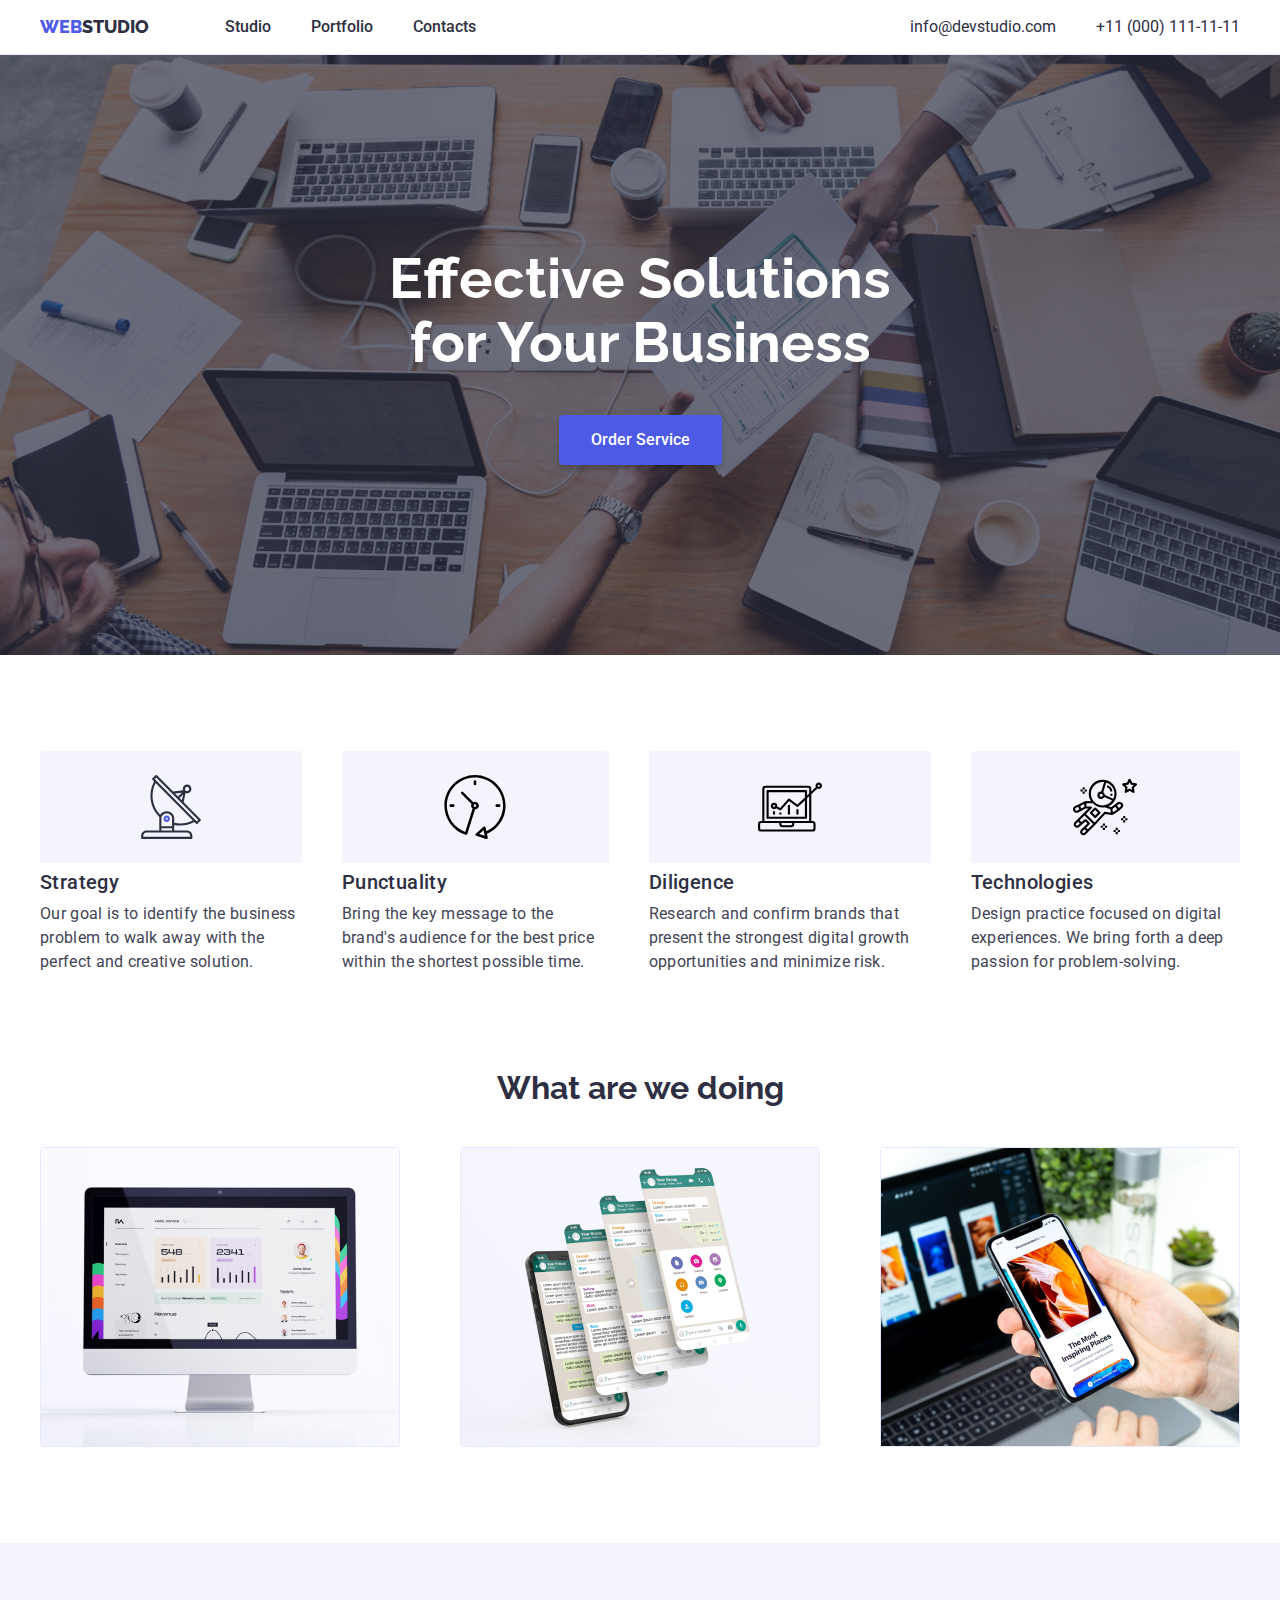
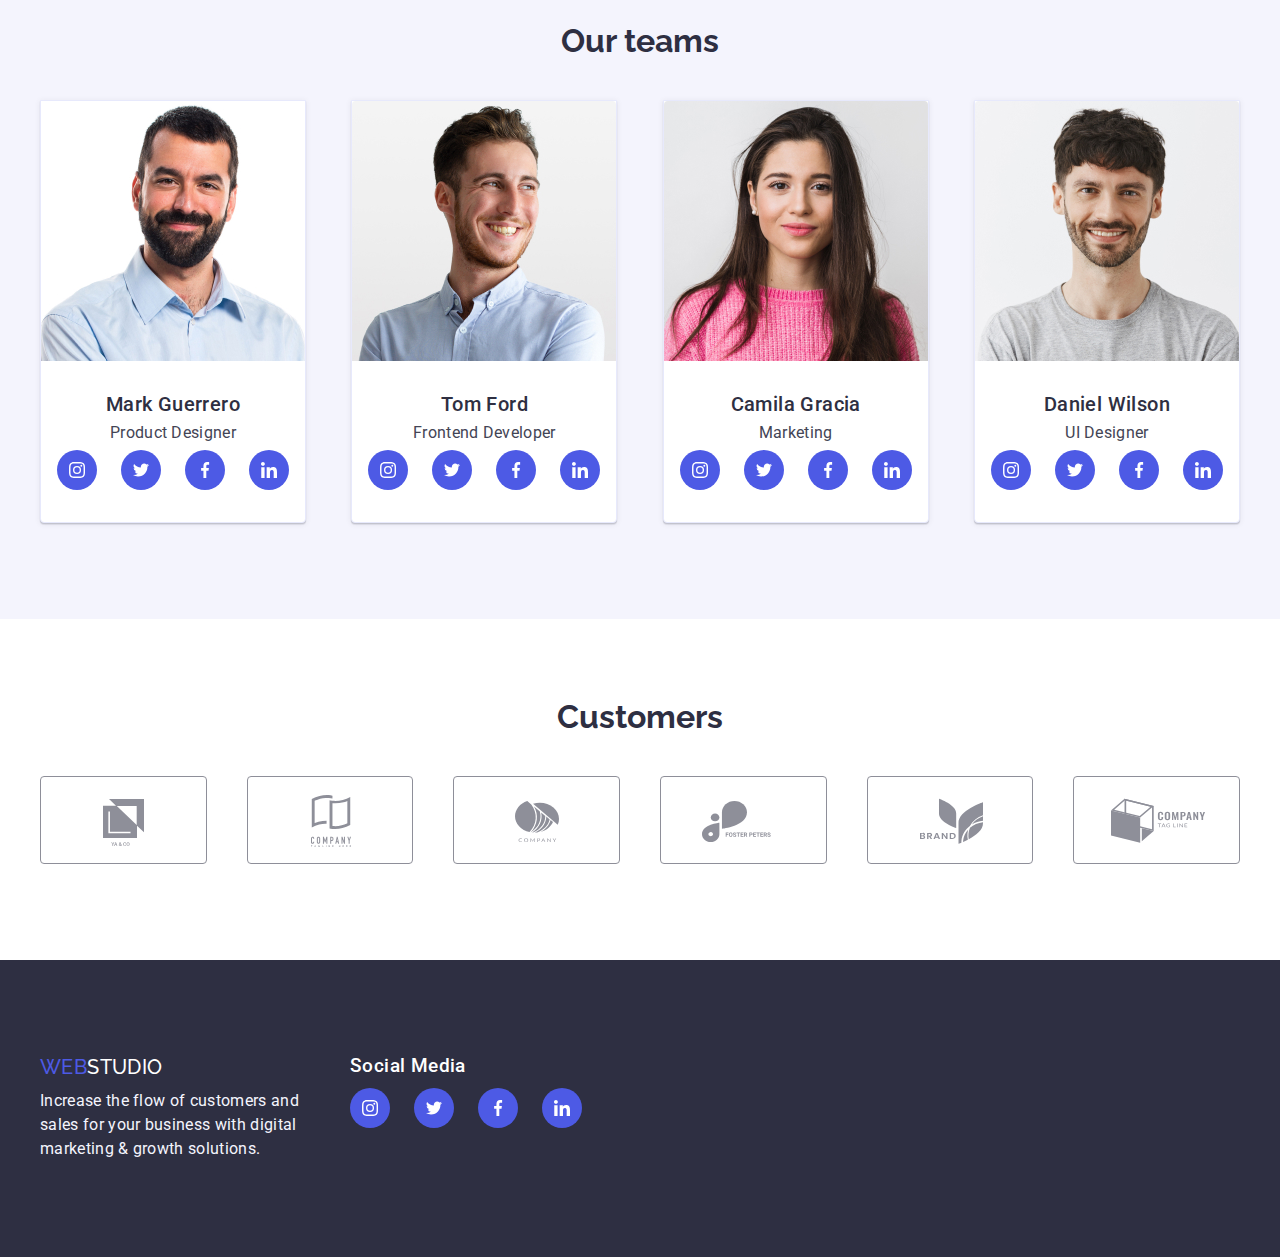
==== commit 880ee99d: "done first attempt" ====
--- a/index.html
+++ b/index.html
@@ -49,7 +49,7 @@
                     Effective Solutions <br />for Your Business
                 </h1>
 
-                <button type="button">
+                <button type="button" data-modal-open>
                     Order Service
                 </button>
             </div>
@@ -380,9 +380,13 @@
         </div>
     </footer>
 
-    <div class="modal" data-modal>
+    <div class="modal is-hidden" data-modal>
         <div class="modal-content">
-            <button class="modal-close" data-modal-close></button>
+            <button class="modal-close" data-modal-close>
+                <svg width="16" height="16">
+                    <use href="./images/svg/icons.svg#cross"></use>
+                </svg>
+            </button>
         </div>
     </div>
 
--- a/css/styles.css
+++ b/css/styles.css
@@ -11,8 +11,8 @@
     --navybluemodal: #2E2F4266;
     --grey: #2E2F42B2;
     --diary: #FCFCFC;
-    --transition: 250ms ease-in-out;
-    /* --animation-timing-function: cubic-bezier(0.4, 0, 0.2, 1); */
+    --transition-duration: 1s;
+    --animation-timing-function: cubic-bezier(0, .76, .18, 1);
 }
 
 body {
@@ -489,13 +489,16 @@
     flex-direction: column;
     background: var(--white);
     border: 1px solid var(--cornflower);
+    transition: box-shadow var(--transition-duration);
+}
+
+.portfolio-list-item:hover{
+    box-shadow: 0px 0px 5px 3px rgba(0, 0, 0, 0.15);
 }
 
 .portfolio-list-item-figure{
     position: relative;
     overflow: hidden;
-    /* width: 100%;
-    height: 200px; */
 }
 
 .portfolio-list-item-figure img{
@@ -511,7 +514,8 @@
     left: 0;
     width: 100%;
     height: 100%;
-    background: var(--iris);
+    background: rgba(61, 76, 237, 0.8);
+    border-radius: 4px 4px 0px 0px;
     padding: 0 24px;
     color: var(--white);
     text-align: left;
@@ -519,22 +523,14 @@
     justify-content: flex-start;
     align-items: center;
     line-height: 24px;
-    transition: transform 1s ease-in-out;
+    transition: transform var(--transition-duration) var(--animation-timing-function);
     transform: translateY(100%);
+    will-change: transform;
 }
 
 .portfolio-list-item:hover figcaption{
     transform: translateY(0%);
 }
-
-/* .portfolio-list-item  */
-
-/* .portfolio-list-item:hover{
-    border: 1px solid var(--cloud);
-    box-shadow: 0px 2px 1px 0px rgba(46, 47, 66, 0.08),
-    0px 1px 1px 0px rgba(46, 47, 66, 0.16),
-    0px 1px 6px 0px rgba(46, 47, 66, 0.08);
-} */
 
 .portfolio-list-item img{
     width: 100%;
@@ -645,4 +641,76 @@
 
 .footer-social-item a svg{
     fill: var(--white);
-}+}
+
+.modal{
+    position: fixed;
+    top: 0;
+    left: 0;
+    width: 100%;
+    height: 100%;
+    background: var(--navybluemodal);
+    display: flex;
+    justify-content: center;
+    align-items: center;
+    z-index: 999;
+    opacity: 1;
+    pointer-events: auto;
+    transition-property: visibility, opacity, transform;
+    transition-duration: var(--animation-timing-function);
+    transform: none;
+}
+
+.modal.is-hidden {
+    visibility: hidden;
+    opacity: 0;
+    pointer-events: none;
+    transform: scale(0.95);
+}
+
+.modal.is-hidden .modal-content{
+    transform: scale(0.95)
+}
+
+.modal-content{
+    width: 100%;
+    max-width: 528px;
+    height: 580px;
+    margin: 0 30px;
+    background: var(--white);
+    border-radius: 4px;
+    padding: 40px;
+    position: relative;
+    box-shadow: 0px 4px 4px 0px rgba(0, 0, 0, 0.15);
+    transform: none;
+    transition: transform var(--transition-duration) var(--animation-timing-function);
+}
+
+.modal-close{
+    position: absolute;
+    top: 0;
+    left: 100%;
+    width: 30px;
+    height: 30px;
+    border-radius: 50%;
+    padding: 8px;
+    cursor: pointer;
+    display: flex;
+    justify-content: center;
+    align-items: center;
+    background: var(--white);
+}
+
+.modal-close:hover{
+    background: var(--navyblue);
+}
+
+.modal-close svg{
+    fill: var(--navyblue);
+    transition: fill 0.1s ease-in-out;
+}
+
+.modal-close:hover svg{
+    fill: var(--white);
+}
+
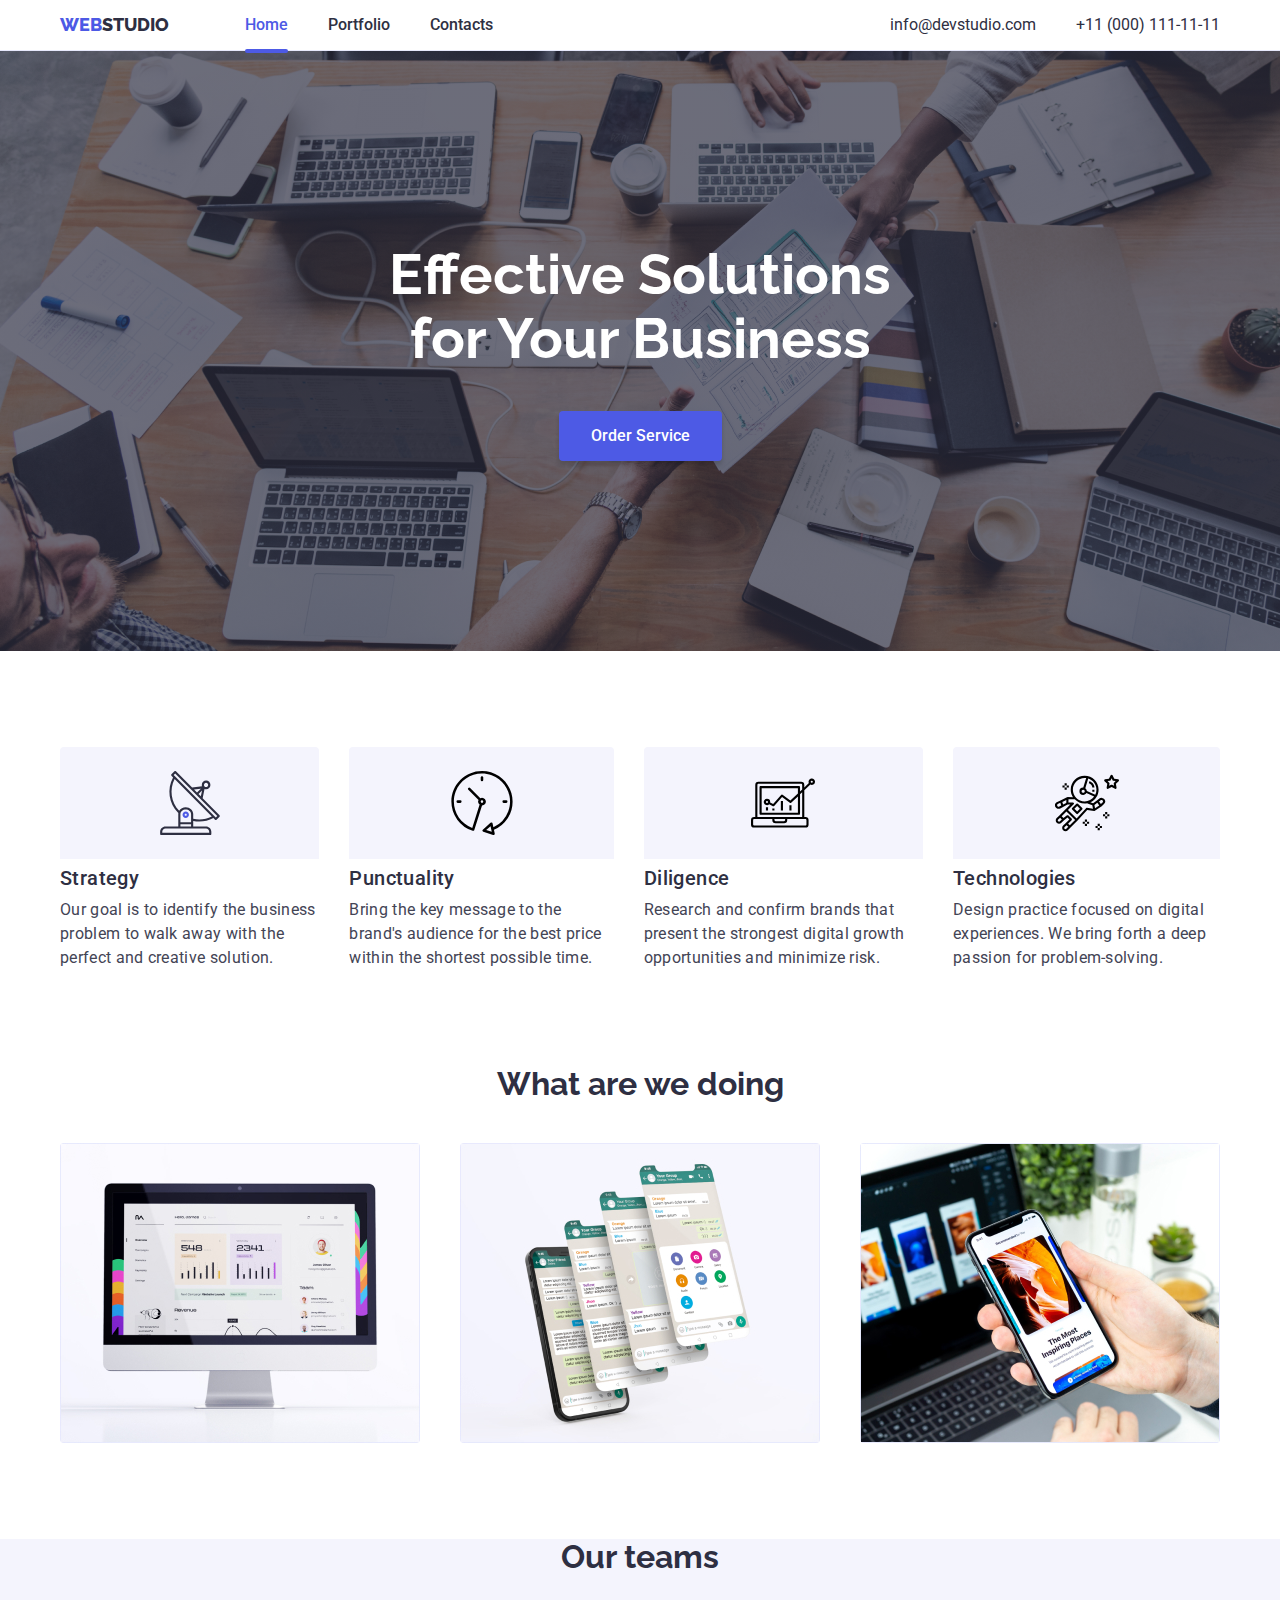
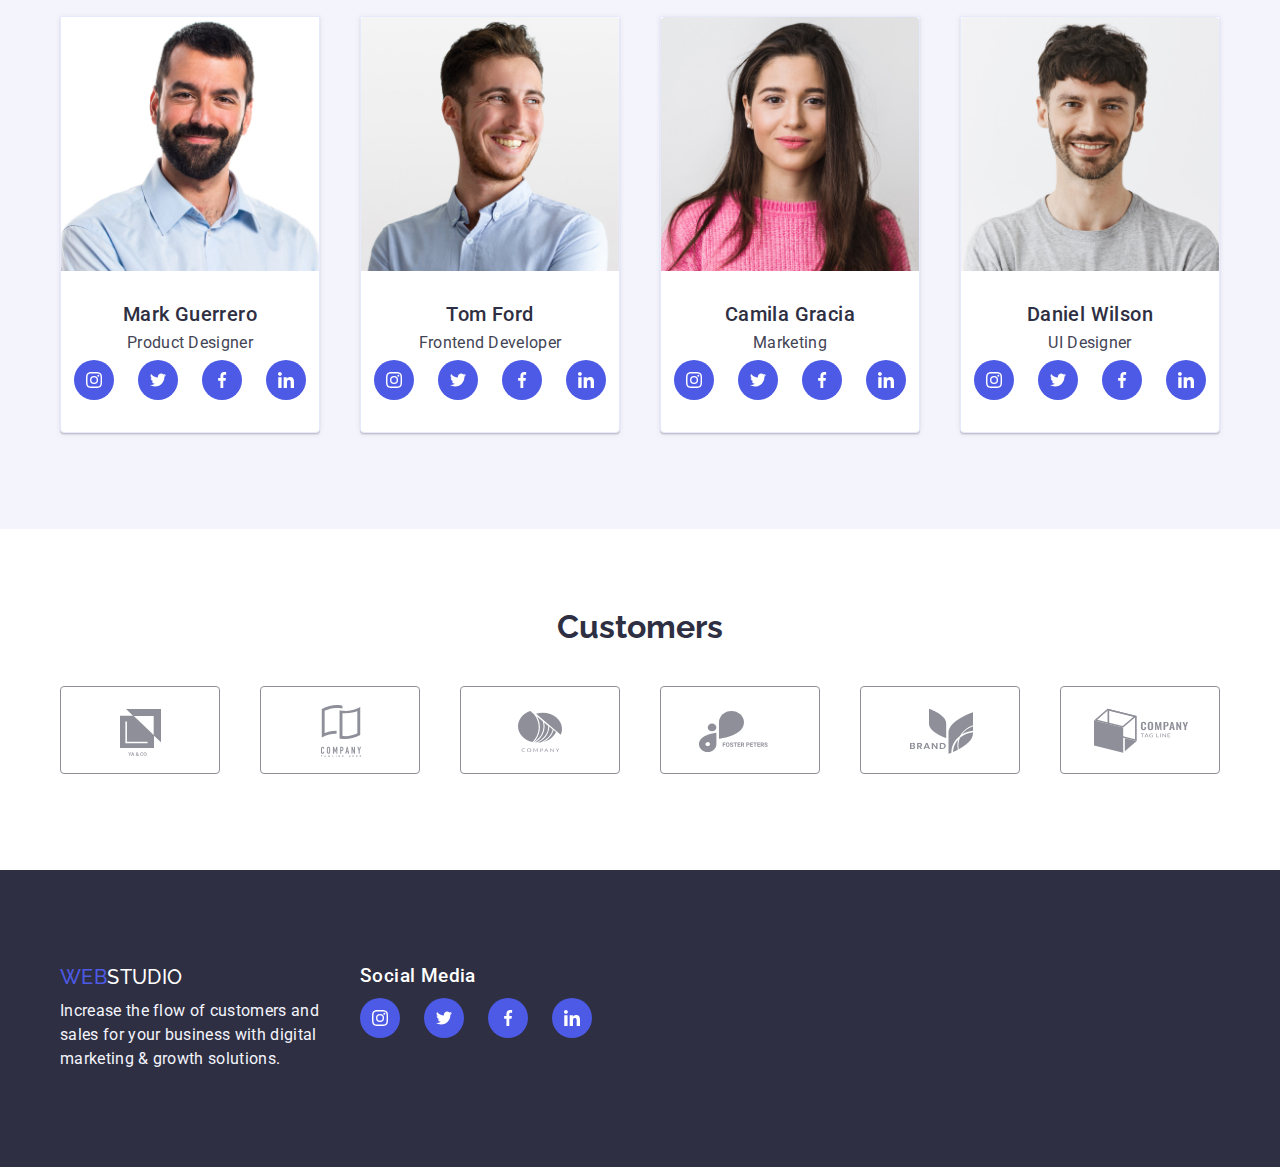
==== commit 5608dd00: "done" ====
--- a/index.html
+++ b/index.html
@@ -23,8 +23,8 @@
                     <span class="logo-span">Web</span>Studio
                 </a>
                 <ul class="nav-lists">
-                    <li>
-                        <a href="index.html">Studio</a>
+                    <li class="active">
+                        <a href="index.html">Home</a>
                     </li>
                     <li>
                         <a href="portfolio.html">Portfolio</a>
--- a/css/styles.css
+++ b/css/styles.css
@@ -11,7 +11,7 @@
     --navybluemodal: #2E2F4266;
     --grey: #2E2F42B2;
     --diary: #FCFCFC;
-    --transition-duration: 1s;
+    --transition-duration: 250ms;
     --animation-timing-function: cubic-bezier(0, .76, .18, 1);
 }
 
@@ -74,7 +74,7 @@
     display: flex;
     justify-content: space-between;
     align-items: center;
-    padding: 2px 0px;
+    padding: 0 20px;
 }
 
 .header-nav{
@@ -112,25 +112,30 @@
 .nav-lists li::after{
     content: "";
     position: absolute;
-    bottom: -20px;
+    bottom: -19px;
     left: 0;
     width: 0%;
     height: 4px;
     border-radius: 2px;
     background: var(--iris);
-}
-
-.nav-lists li:hover::after{
-    width: 100%;
-}
-
-.nav-lists li a{
+    transition: width var(--transition-duration) var(--animation-timing-function);
+}
+
+.nav-lists li a {
+    font-size: 16px;
     font-weight: 500;
     color: var(--navyblue);
-}
-
-.nav-lists li a:hover{
+    transition: color var(--transition-duration) var(--animation-timing-function);
+}
+
+.nav-lists li:hover a, .nav-lists li:hover::after {
     color: var(--iris);
+    width: 100%;
+}
+
+.nav-lists li.active a, .nav-lists li.active::after {
+    color: var(--iris);
+    width: 100%;
 }
 
 .header-address {
@@ -142,6 +147,7 @@
 .header-address a {
     font-style: normal;
     color: var(--navyblue);
+    transition: color var(--transition-duration) var(--animation-timing-function);
 }
 
 .header-address a:hover {
@@ -186,12 +192,11 @@
     color: var(--white);
     background: var(--iris);
     box-shadow: 0px 4px 4px 0px rgba(0, 0, 0, 0.15);
-    transition: all 0.1s ease-in-out;
+    transition: all var(--transition-duration) var(--animation-timing-function);
 }
 
 .hero-container button:hover {
     background: var(--ocean);
-    color: var(--white);
 }
 
 .hero-container button:active {
@@ -205,14 +210,14 @@
 .about-container{
     max-width: 1200px;
     margin: 0 auto;
-    padding: 80px 0px;
+    padding: 80px 20px;
 }
 
 .about-lists{
     display: flex;
     justify-content: center;
     align-items: center;
-    gap: 40px;
+    gap: 30px;
 }
 
 .about-list-item {
@@ -252,7 +257,7 @@
 .services-container{
     max-width: 1200px;
     margin: 0 auto;
-    padding-bottom: 80px;
+    padding: 0 20px 80px;
 }
 
 .services-container h2{
@@ -286,7 +291,7 @@
 .teams-container{
     max-width: 1200px;
     margin: 0 auto;
-    padding: 80px 0px;
+    padding: 0 20px 80px;
 }
 
 .teams-container h2{
@@ -371,9 +376,14 @@
     height: 100%;
     background: var(--iris);
     border-radius: 50%;
+    transition: all var(--transition-duration) var(--animation-timing-function);
 }
 
 .teams-social-list li a:hover{
+    background: var(--ocean);
+}
+
+.teams-social-list li a:active{
     background: var(--green);
 }
 
@@ -388,7 +398,7 @@
 .customers-container{
     max-width: 1200px;
     margin: 0 auto;
-    padding: 80px 0px;
+    padding: 80px 20px;
 }
 
 .customers-container h2{
@@ -415,7 +425,7 @@
     display: flex;
     justify-content: center;
     align-items: center;
-    transition: border-color 0.1s ease-in-out;
+    transition: all var(--transition-duration) var(--animation-timing-function);
 }
 
 .customers-list-item:hover{
@@ -424,7 +434,7 @@
 
 .customers-list-item svg{
     fill: var(--lightslate);
-    transition: fill 0.1s ease-in-out;
+    transition: all var(--transition-duration) var(--animation-timing-function);
 }
 
 .customers-list-item:hover svg{
@@ -438,7 +448,7 @@
 .portfolio-container{
     max-width: 1200px;
     margin: 0 auto;
-    padding: 60px 0px;
+    padding: 60px 20px;
 }
 
 .portfolio-filter-lists{
@@ -457,7 +467,7 @@
     color: var(--iris);
     border: 1px solid var(--cornflower);
     background: var(--cloud);
-    transition: all 0.3s ease-in-out;
+    transition: all var(--transition-duration) var(--animation-timing-function);
 }
 
 .filter-list-item .filter-buttons:hover {
@@ -479,7 +489,7 @@
     display: flex;
     justify-content: space-between;
     align-items: center;
-    gap: 40px;
+    gap: 30px;
     flex-wrap: wrap;
     padding: 40px 0px;
 }
@@ -514,7 +524,7 @@
     left: 0;
     width: 100%;
     height: 100%;
-    background: rgba(61, 76, 237, 0.8);
+    background: var(--iris);
     border-radius: 4px 4px 0px 0px;
     padding: 0 24px;
     color: var(--white);
@@ -568,7 +578,7 @@
 .footer-container{
     max-width: 1200px;
     margin: 0 auto;
-    padding: 80px 0px;
+    padding: 80px 20px;
 }
 
 .footer-lists{
@@ -633,9 +643,14 @@
     align-items: center;
     background: var(--iris);
     border-radius: 50%;
+    transition: all var(--transition-duration) var(--animation-timing-function);
 }
 
 .footer-social-item a:hover{
+    background: var(--ocean);
+}
+
+.footer-social-item a:active{
     background: var(--green);
 }
 
@@ -707,7 +722,7 @@
 
 .modal-close svg{
     fill: var(--navyblue);
-    transition: fill 0.1s ease-in-out;
+    transition: fill var(--transition-duration) var(--animation-timing-function);
 }
 
 .modal-close:hover svg{
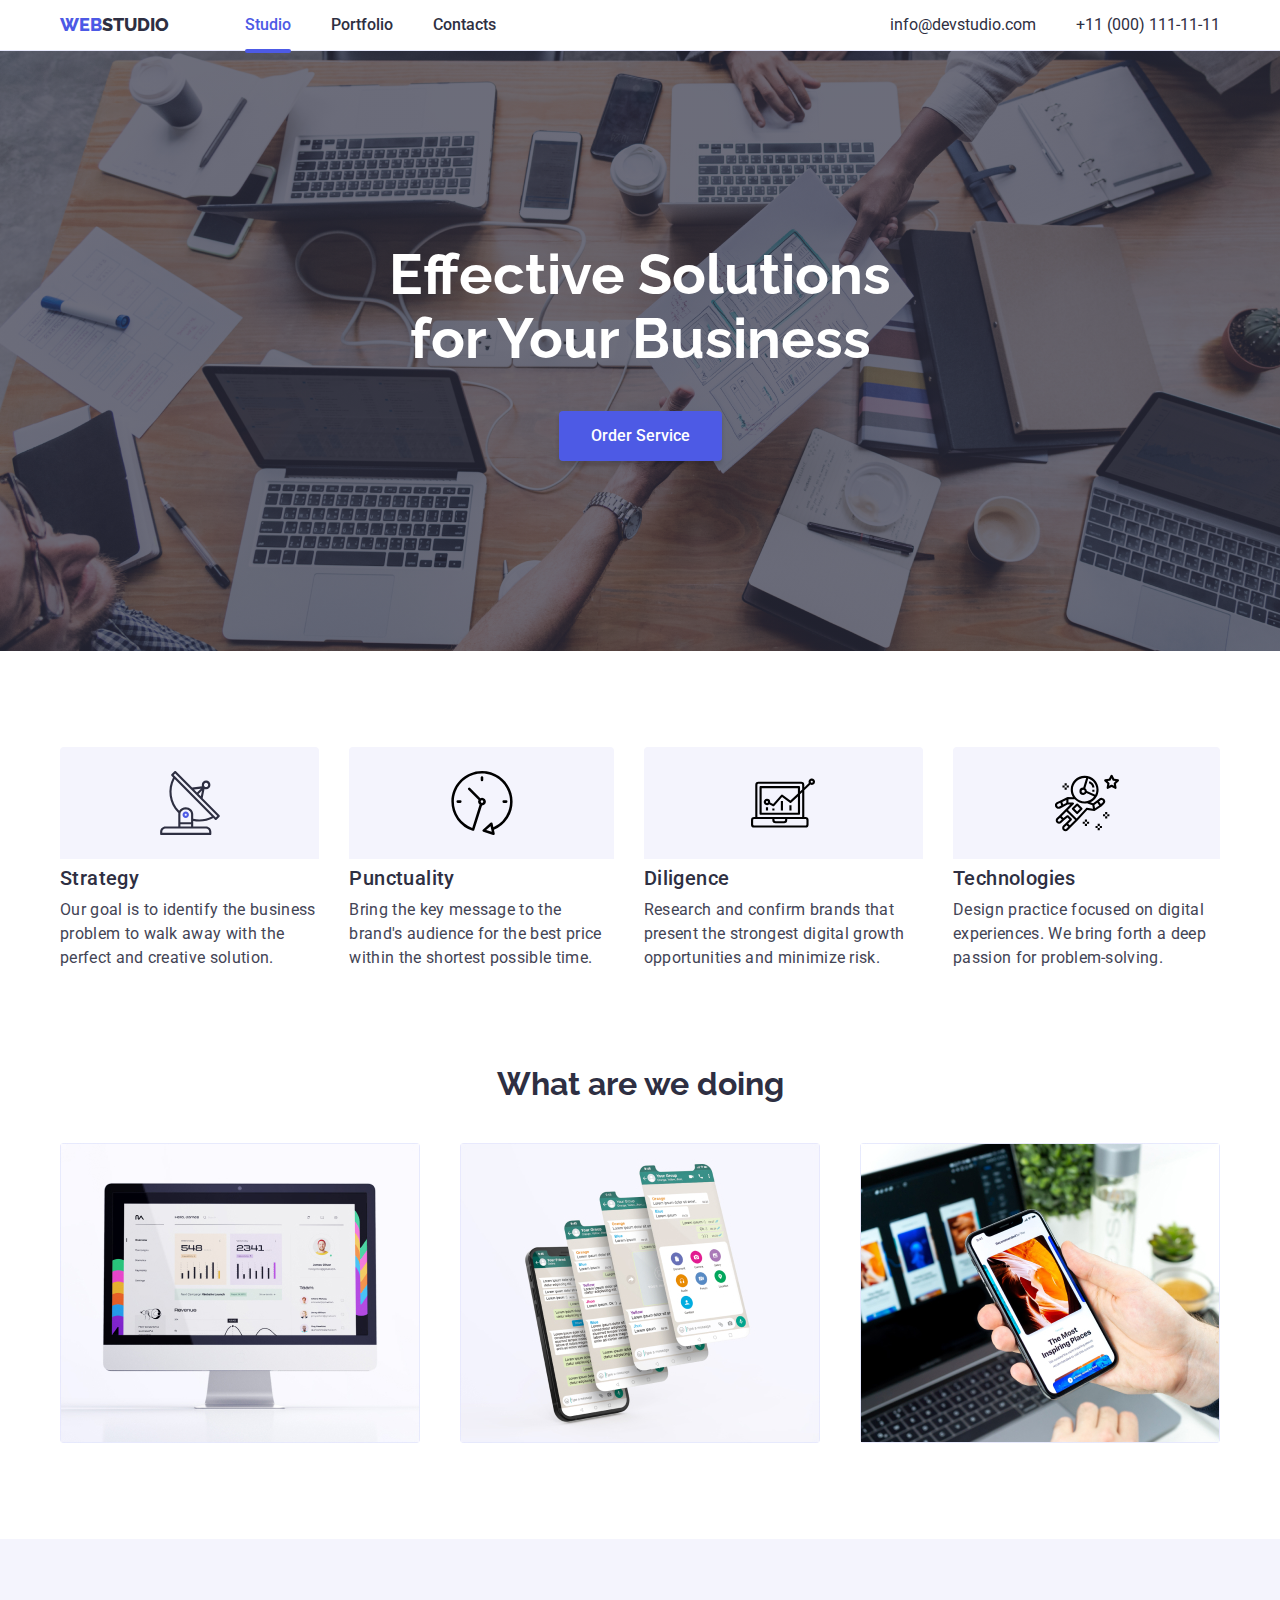
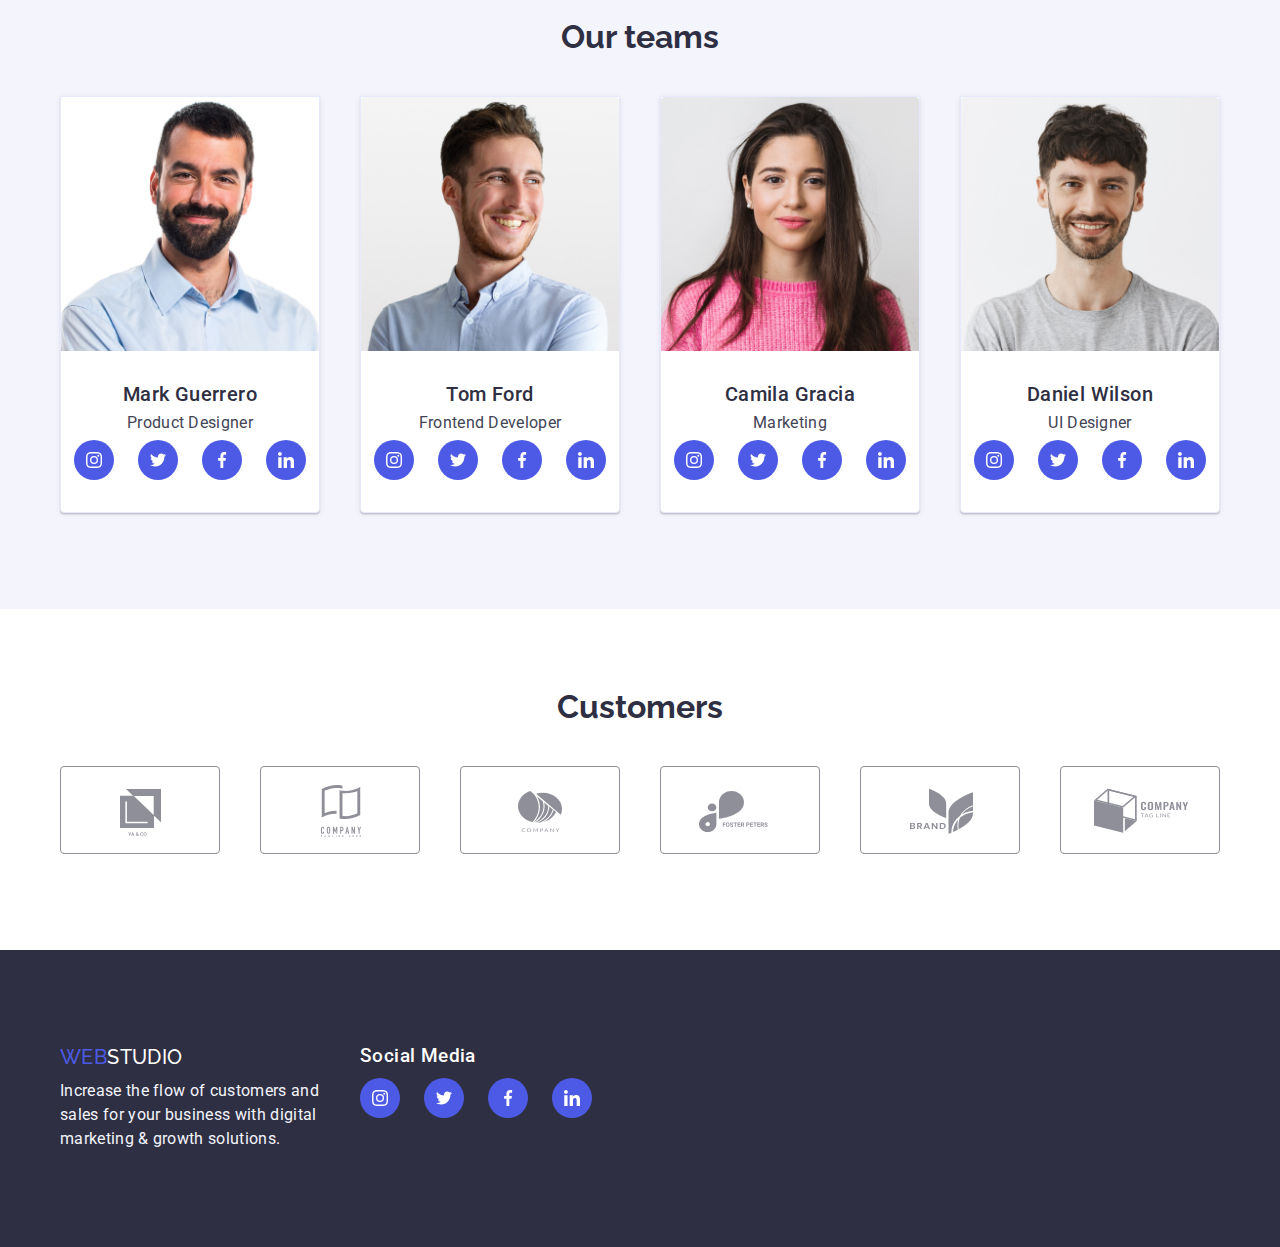
==== commit d324fa80: "fix modal close and nav text" ====
--- a/index.html
+++ b/index.html
@@ -24,7 +24,7 @@
                 </a>
                 <ul class="nav-lists">
                     <li class="active">
-                        <a href="index.html">Home</a>
+                        <a href="index.html">Studio</a>
                     </li>
                     <li>
                         <a href="portfolio.html">Portfolio</a>
--- a/css/styles.css
+++ b/css/styles.css
@@ -291,7 +291,7 @@
 .teams-container{
     max-width: 1200px;
     margin: 0 auto;
-    padding: 0 20px 80px;
+    padding: 80px 20px;
 }
 
 .teams-container h2{
@@ -688,9 +688,9 @@
 }
 
 .modal-content{
-    width: 100%;
-    max-width: 528px;
-    height: 580px;
+    width: 408px;
+    height: 584px;
+    max-height: 100%;
     margin: 0 30px;
     background: var(--white);
     border-radius: 4px;
@@ -703,8 +703,8 @@
 
 .modal-close{
     position: absolute;
-    top: 0;
-    left: 100%;
+    top: 20px;
+    right: 20px;
     width: 30px;
     height: 30px;
     border-radius: 50%;
@@ -713,11 +713,12 @@
     display: flex;
     justify-content: center;
     align-items: center;
-    background: var(--white);
+    background: var(--cornflower);
+    border: 1px solid rgba(0, 0, 0, 0.10);
 }
 
 .modal-close:hover{
-    background: var(--navyblue);
+    background: var(--cloud);
 }
 
 .modal-close svg{
@@ -726,6 +727,6 @@
 }
 
 .modal-close:hover svg{
-    fill: var(--white);
-}
-
+    fill: var(--iris);
+}
+
